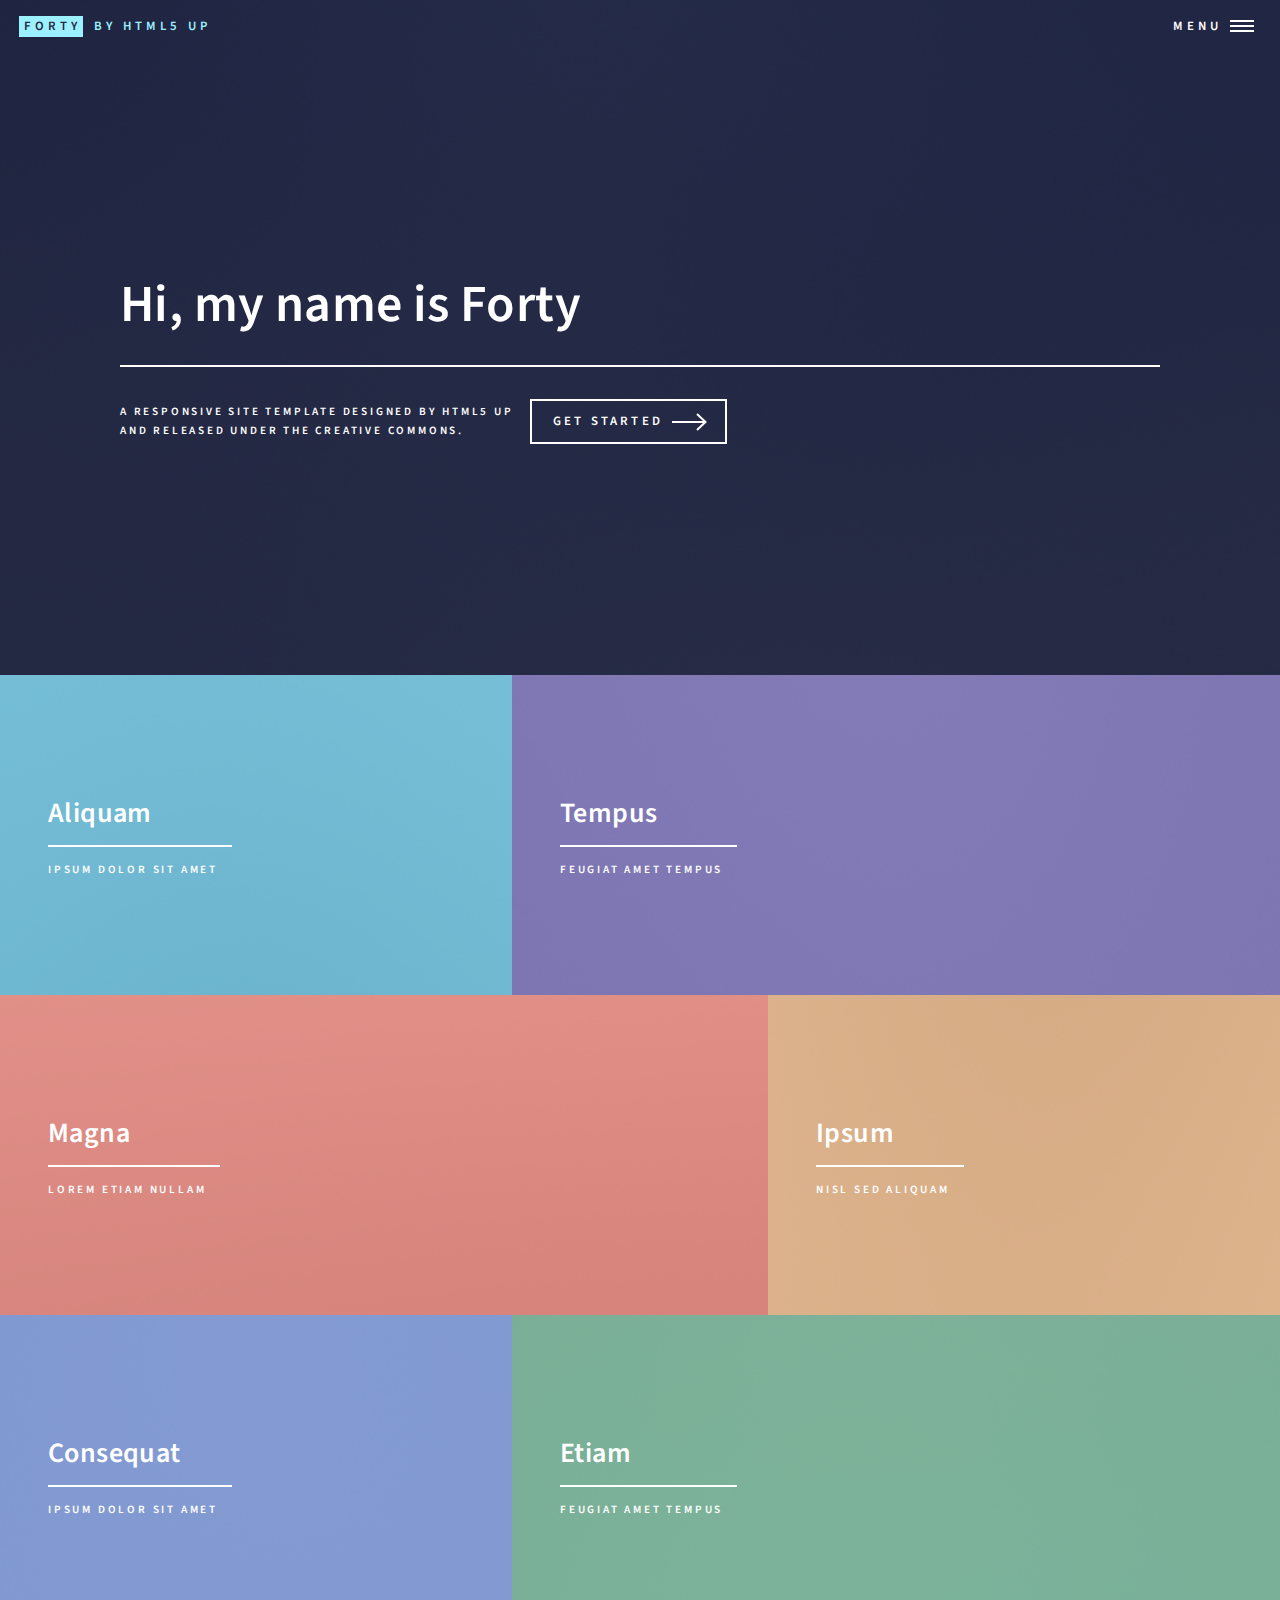
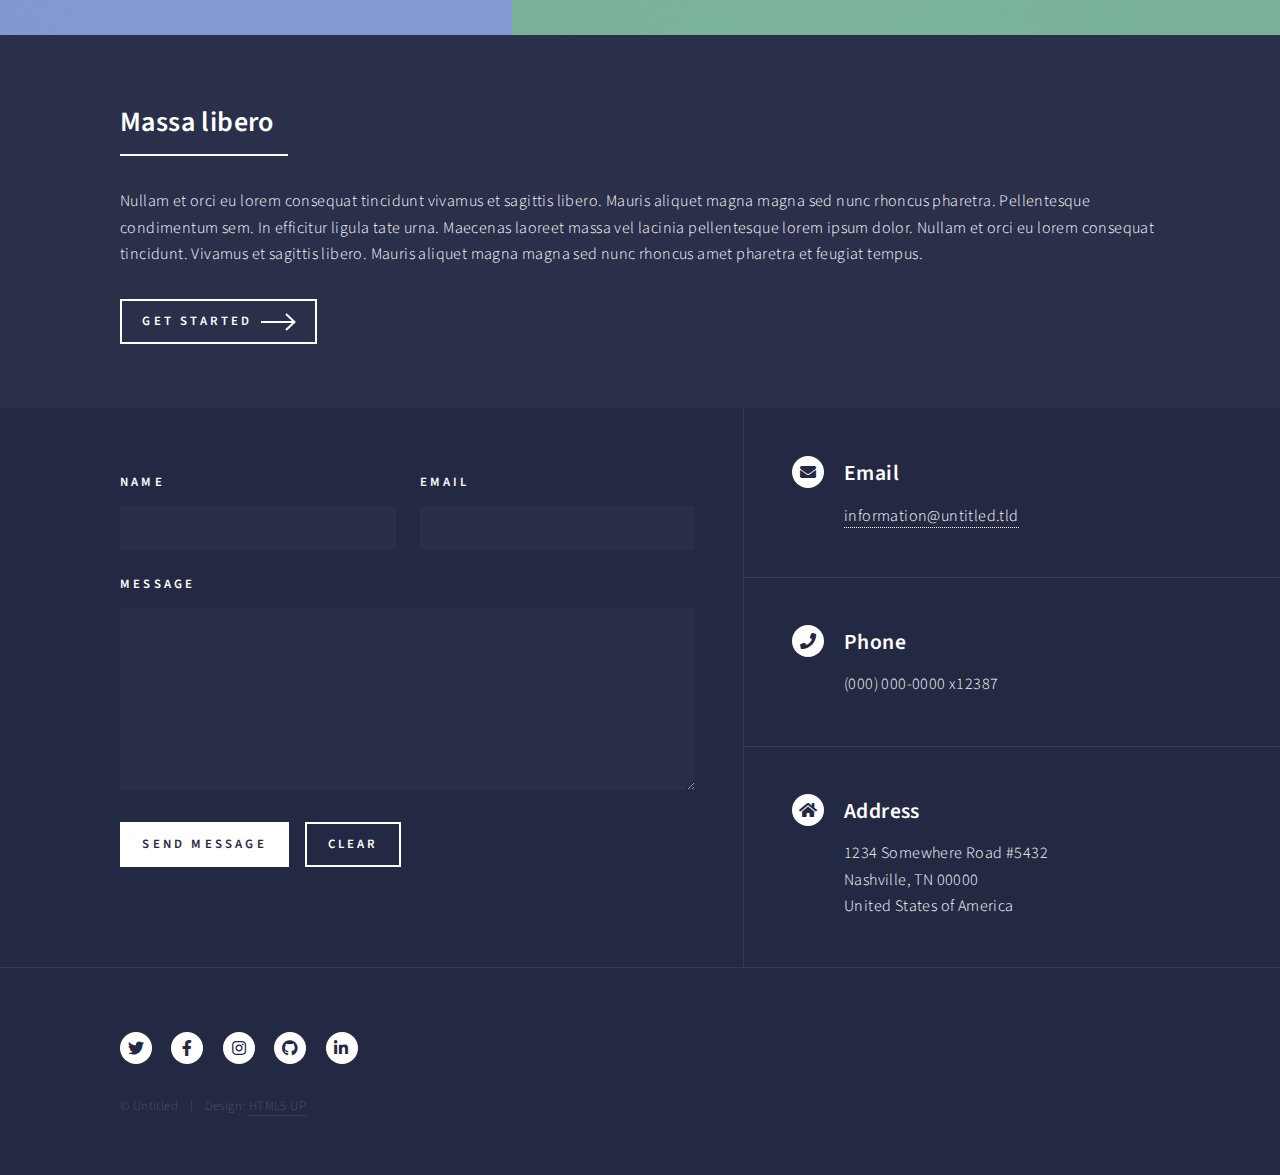
==== index.html @ 33f21c45 "first commit" ====
<!DOCTYPE HTML>
<!--
	Forty by HTML5 UP
	html5up.net | @ajlkn
	Free for personal and commercial use under the CCA 3.0 license (html5up.net/license)
-->
<html>
	<head>
		<title>Forty by HTML5 UP</title>
		<meta charset="utf-8" />
		<meta name="viewport" content="width=device-width, initial-scale=1, user-scalable=no" />
		<link rel="stylesheet" href="assets/css/main.css" />
		<noscript><link rel="stylesheet" href="assets/css/noscript.css" /></noscript>
	</head>
	<body class="is-preload">

		<!-- Wrapper -->
			<div id="wrapper">

				<!-- Header -->
					<header id="header" class="alt">
						<a href="index.html" class="logo"><strong>Forty</strong> <span>by HTML5 UP</span></a>
						<nav>
							<a href="#menu">Menu</a>
						</nav>
					</header>

				<!-- Menu -->
					<nav id="menu">
						<ul class="links">
							<li><a href="index.html">Home</a></li>
							<li><a href="landing.html">Landing</a></li>
							<li><a href="generic.html">Generic</a></li>
							<li><a href="elements.html">Elements</a></li>
						</ul>
						<ul class="actions stacked">
							<li><a href="#" class="button primary fit">Get Started</a></li>
							<li><a href="#" class="button fit">Log In</a></li>
						</ul>
					</nav>

				<!-- Banner -->
					<section id="banner" class="major">
						<div class="inner">
							<header class="major">
								<h1>Hi, my name is Forty</h1>
							</header>
							<div class="content">
								<p>A responsive site template designed by HTML5 UP<br />
								and released under the Creative Commons.</p>
								<ul class="actions">
									<li><a href="#one" class="button next scrolly">Get Started</a></li>
								</ul>
							</div>
						</div>
					</section>

				<!-- Main -->
					<div id="main">

						<!-- One -->
							<section id="one" class="tiles">
								<article>
									<span class="image">
										<img src="images/pic01.jpg" alt="" />
									</span>
									<header class="major">
										<h3><a href="landing.html" class="link">Aliquam</a></h3>
										<p>Ipsum dolor sit amet</p>
									</header>
								</article>
								<article>
									<span class="image">
										<img src="images/pic02.jpg" alt="" />
									</span>
									<header class="major">
										<h3><a href="landing.html" class="link">Tempus</a></h3>
										<p>feugiat amet tempus</p>
									</header>
								</article>
								<article>
									<span class="image">
										<img src="images/pic03.jpg" alt="" />
									</span>
									<header class="major">
										<h3><a href="landing.html" class="link">Magna</a></h3>
										<p>Lorem etiam nullam</p>
									</header>
								</article>
								<article>
									<span class="image">
										<img src="images/pic04.jpg" alt="" />
									</span>
									<header class="major">
										<h3><a href="landing.html" class="link">Ipsum</a></h3>
										<p>Nisl sed aliquam</p>
									</header>
								</article>
								<article>
									<span class="image">
										<img src="images/pic05.jpg" alt="" />
									</span>
									<header class="major">
										<h3><a href="landing.html" class="link">Consequat</a></h3>
										<p>Ipsum dolor sit amet</p>
									</header>
								</article>
								<article>
									<span class="image">
										<img src="images/pic06.jpg" alt="" />
									</span>
									<header class="major">
										<h3><a href="landing.html" class="link">Etiam</a></h3>
										<p>Feugiat amet tempus</p>
									</header>
								</article>
							</section>

						<!-- Two -->
							<section id="two">
								<div class="inner">
									<header class="major">
										<h2>Massa libero</h2>
									</header>
									<p>Nullam et orci eu lorem consequat tincidunt vivamus et sagittis libero. Mauris aliquet magna magna sed nunc rhoncus pharetra. Pellentesque condimentum sem. In efficitur ligula tate urna. Maecenas laoreet massa vel lacinia pellentesque lorem ipsum dolor. Nullam et orci eu lorem consequat tincidunt. Vivamus et sagittis libero. Mauris aliquet magna magna sed nunc rhoncus amet pharetra et feugiat tempus.</p>
									<ul class="actions">
										<li><a href="landing.html" class="button next">Get Started</a></li>
									</ul>
								</div>
							</section>

					</div>

				<!-- Contact -->
					<section id="contact">
						<div class="inner">
							<section>
								<form method="post" action="#">
									<div class="fields">
										<div class="field half">
											<label for="name">Name</label>
											<input type="text" name="name" id="name" />
										</div>
										<div class="field half">
											<label for="email">Email</label>
											<input type="text" name="email" id="email" />
										</div>
										<div class="field">
											<label for="message">Message</label>
											<textarea name="message" id="message" rows="6"></textarea>
										</div>
									</div>
									<ul class="actions">
										<li><input type="submit" value="Send Message" class="primary" /></li>
										<li><input type="reset" value="Clear" /></li>
									</ul>
								</form>
							</section>
							<section class="split">
								<section>
									<div class="contact-method">
										<span class="icon solid alt fa-envelope"></span>
										<h3>Email</h3>
										<a href="#">information@untitled.tld</a>
									</div>
								</section>
								<section>
									<div class="contact-method">
										<span class="icon solid alt fa-phone"></span>
										<h3>Phone</h3>
										<span>(000) 000-0000 x12387</span>
									</div>
								</section>
								<section>
									<div class="contact-method">
										<span class="icon solid alt fa-home"></span>
										<h3>Address</h3>
										<span>1234 Somewhere Road #5432<br />
										Nashville, TN 00000<br />
										United States of America</span>
									</div>
								</section>
							</section>
						</div>
					</section>

				<!-- Footer -->
					<footer id="footer">
						<div class="inner">
							<ul class="icons">
								<li><a href="#" class="icon brands alt fa-twitter"><span class="label">Twitter</span></a></li>
								<li><a href="#" class="icon brands alt fa-facebook-f"><span class="label">Facebook</span></a></li>
								<li><a href="#" class="icon brands alt fa-instagram"><span class="label">Instagram</span></a></li>
								<li><a href="#" class="icon brands alt fa-github"><span class="label">GitHub</span></a></li>
								<li><a href="#" class="icon brands alt fa-linkedin-in"><span class="label">LinkedIn</span></a></li>
							</ul>
							<ul class="copyright">
								<li>&copy; Untitled</li><li>Design: <a href="https://html5up.net">HTML5 UP</a></li>
							</ul>
						</div>
					</footer>

			</div>

		<!-- Scripts -->
			<script src="assets/js/jquery.min.js"></script>
			<script src="assets/js/jquery.scrolly.min.js"></script>
			<script src="assets/js/jquery.scrollex.min.js"></script>
			<script src="assets/js/browser.min.js"></script>
			<script src="assets/js/breakpoints.min.js"></script>
			<script src="assets/js/util.js"></script>
			<script src="assets/js/main.js"></script>

	</body>
</html>
---- assets/css/main.css ----
@import url(fontawesome-all.min.css);
@import url("https://fonts.googleapis.com/css?family=Source+Sans+Pro:300,300italic,600,600italic");

/*
	Forty by HTML5 UP
	html5up.net | @ajlkn
	Free for personal and commercial use under the CCA 3.0 license (html5up.net/license)
*/

html, body, div, span, applet, object,
iframe, h1, h2, h3, h4, h5, h6, p, blockquote,
pre, a, abbr, acronym, address, big, cite,
code, del, dfn, em, img, ins, kbd, q, s, samp,
small, strike, strong, sub, sup, tt, var, b,
u, i, center, dl, dt, dd, ol, ul, li, fieldset,
form, label, legend, table, caption, tbody,
tfoot, thead, tr, th, td, article, aside,
canvas, details, embed, figure, figcaption,
footer, header, hgroup, menu, nav, output, ruby,
section, summary, time, mark, audio, video {
	margin: 0;
	padding: 0;
	border: 0;
	font-size: 100%;
	font: inherit;
	vertical-align: baseline;}

article, aside, details, figcaption, figure,
footer, header, hgroup, menu, nav, section {
	display: block;}

body {
	line-height: 1;
}

ol, ul {
	list-style: none;
}

blockquote, q {
	quotes: none;
}

	blockquote:before, blockquote:after, q:before, q:after {
		content: '';
		content: none;
	}

table {
	border-collapse: collapse;
	border-spacing: 0;
}

body {
	-webkit-text-size-adjust: none;
}

mark {
	background-color: transparent;
	color: inherit;
}

input::-moz-focus-inner {
	border: 0;
	padding: 0;
}

input, select, textarea {
	-moz-appearance: none;
	-webkit-appearance: none;
	-ms-appearance: none;
	appearance: none;
}

/* Basic */

	@-ms-viewport {
		width: device-width;
	}

	body {
		-ms-overflow-style: scrollbar;
	}

	@media screen and (max-width: 480px) {

		html, body {
			min-width: 320px;
		}

	}

	html {
		box-sizing: border-box;
	}

	*, *:before, *:after {
		box-sizing: inherit;
	}

	body {
		background: #242943;
	}

		body.is-preload *, body.is-preload *:before, body.is-preload *:after {
			-moz-animation: none !important;
			-webkit-animation: none !important;
			-ms-animation: none !important;
			animation: none !important;
			-moz-transition: none !important;
			-webkit-transition: none !important;
			-ms-transition: none !important;
			transition: none !important;
		}

/* Type */

	body, input, select, textarea {
		color: #ffffff;
		font-family: "Source Sans Pro", Helvetica, sans-serif;
		font-size: 17pt;
		font-weight: 300;
		letter-spacing: 0.025em;
		line-height: 1.65;
	}

		@media screen and (max-width: 1680px) {

			body, input, select, textarea {
				font-size: 14pt;
			}

		}

		@media screen and (max-width: 1280px) {

			body, input, select, textarea {
				font-size: 12pt;
			}

		}

		@media screen and (max-width: 360px) {

			body, input, select, textarea {
				font-size: 11pt;
			}

		}

	a {
		-moz-transition: color 0.2s ease-in-out, border-bottom-color 0.2s ease-in-out;
		-webkit-transition: color 0.2s ease-in-out, border-bottom-color 0.2s ease-in-out;
		-ms-transition: color 0.2s ease-in-out, border-bottom-color 0.2s ease-in-out;
		transition: color 0.2s ease-in-out, border-bottom-color 0.2s ease-in-out;
		border-bottom: dotted 1px;
		color: inherit;
		text-decoration: none;
	}

		a:hover {
			border-bottom-color: transparent;
			color: #9bf1ff !important;
		}

		a:active {
			color: #53e3fb !important;
		}

	strong, b {
		color: #ffffff;
		font-weight: 600;
	}

	em, i {
		font-style: italic;
	}

	p {
		margin: 0 0 2em 0;
	}

	h1, h2, h3, h4, h5, h6 {
		color: #ffffff;
		font-weight: 600;
		line-height: 1.65;
		margin: 0 0 1em 0;
	}

		h1 a, h2 a, h3 a, h4 a, h5 a, h6 a {
			color: inherit;
			border-bottom: 0;
		}

	h1 {
		font-size: 2.5em;
	}

	h2 {
		font-size: 1.75em;
	}

	h3 {
		font-size: 1.35em;
	}

	h4 {
		font-size: 1.1em;
	}

	h5 {
		font-size: 0.9em;
	}

	h6 {
		font-size: 0.7em;
	}

	@media screen and (max-width: 736px) {

		h1 {
			font-size: 2em;
		}

		h2 {
			font-size: 1.5em;
		}

		h3 {
			font-size: 1.25em;
		}

	}

	sub {
		font-size: 0.8em;
		position: relative;
		top: 0.5em;
	}

	sup {
		font-size: 0.8em;
		position: relative;
		top: -0.5em;
	}

	blockquote {
		border-left: solid 4px rgba(212, 212, 255, 0.1);
		font-style: italic;
		margin: 0 0 2em 0;
		padding: 0.5em 0 0.5em 2em;
	}

	code {
		background: rgba(212, 212, 255, 0.035);
		font-family: "Courier New", monospace;
		font-size: 0.9em;
		margin: 0 0.25em;
		padding: 0.25em 0.65em;
	}

	pre {
		-webkit-overflow-scrolling: touch;
		font-family: "Courier New", monospace;
		font-size: 0.9em;
		margin: 0 0 2em 0;
	}

		pre code {
			display: block;
			line-height: 1.75;
			padding: 1em 1.5em;
			overflow-x: auto;
		}

	hr {
		border: 0;
		border-bottom: solid 1px rgba(212, 212, 255, 0.1);
		margin: 2em 0;
	}

		hr.major {
			margin: 3em 0;
		}

	.align-left {
		text-align: left;
	}

	.align-center {
		text-align: center;
	}

	.align-right {
		text-align: right;
	}

/* Row */

	.row {
		display: flex;
		flex-wrap: wrap;
		box-sizing: border-box;
		align-items: stretch;
	}

		.row > * {
			box-sizing: border-box;
		}

		.row.gtr-uniform > * > :last-child {
			margin-bottom: 0;
		}

		.row.aln-left {
			justify-content: flex-start;
		}

		.row.aln-center {
			justify-content: center;
		}

		.row.aln-right {
			justify-content: flex-end;
		}

		.row.aln-top {
			align-items: flex-start;
		}

		.row.aln-middle {
			align-items: center;
		}

		.row.aln-bottom {
			align-items: flex-end;
		}

		.row > .imp {
			order: -1;
		}

		.row > .col-1 {
			width: 8.33333%;
		}

		.row > .off-1 {
			margin-left: 8.33333%;
		}

		.row > .col-2 {
			width: 16.66667%;
		}

		.row > .off-2 {
			margin-left: 16.66667%;
		}

		.row > .col-3 {
			width: 25%;
		}

		.row > .off-3 {
			margin-left: 25%;
		}

		.row > .col-4 {
			width: 33.33333%;
		}

		.row > .off-4 {
			margin-left: 33.33333%;
		}

		.row > .col-5 {
			width: 41.66667%;
		}

		.row > .off-5 {
			margin-left: 41.66667%;
		}

		.row > .col-6 {
			width: 50%;
		}

		.row > .off-6 {
			margin-left: 50%;
		}

		.row > .col-7 {
			width: 58.33333%;
		}

		.row > .off-7 {
			margin-left: 58.33333%;
		}

		.row > .col-8 {
			width: 66.66667%;
		}

		.row > .off-8 {
			margin-left: 66.66667%;
		}

		.row > .col-9 {
			width: 75%;
		}

		.row > .off-9 {
			margin-left: 75%;
		}

		.row > .col-10 {
			width: 83.33333%;
		}

		.row > .off-10 {
			margin-left: 83.33333%;
		}

		.row > .col-11 {
			width: 91.66667%;
		}

		.row > .off-11 {
			margin-left: 91.66667%;
		}

		.row > .col-12 {
			width: 100%;
		}

		.row > .off-12 {
			margin-left: 100%;
		}

		.row.gtr-0 {
			margin-top: 0;
			margin-left: 0em;
		}

			.row.gtr-0 > * {
				padding: 0 0 0 0em;
			}

			.row.gtr-0.gtr-uniform {
				margin-top: 0em;
			}

				.row.gtr-0.gtr-uniform > * {
					padding-top: 0em;
				}

		.row.gtr-25 {
			margin-top: 0;
			margin-left: -0.5em;
		}

			.row.gtr-25 > * {
				padding: 0 0 0 0.5em;
			}

			.row.gtr-25.gtr-uniform {
				margin-top: -0.5em;
			}

				.row.gtr-25.gtr-uniform > * {
					padding-top: 0.5em;
				}

		.row.gtr-50 {
			margin-top: 0;
			margin-left: -1em;
		}

			.row.gtr-50 > * {
				padding: 0 0 0 1em;
			}

			.row.gtr-50.gtr-uniform {
				margin-top: -1em;
			}

				.row.gtr-50.gtr-uniform > * {
					padding-top: 1em;
				}

		.row {
			margin-top: 0;
			margin-left: -2em;
		}

			.row > * {
				padding: 0 0 0 2em;
			}

			.row.gtr-uniform {
				margin-top: -2em;
			}

				.row.gtr-uniform > * {
					padding-top: 2em;
				}

		.row.gtr-150 {
			margin-top: 0;
			margin-left: -3em;
		}

			.row.gtr-150 > * {
				padding: 0 0 0 3em;
			}

			.row.gtr-150.gtr-uniform {
				margin-top: -3em;
			}

				.row.gtr-150.gtr-uniform > * {
					padding-top: 3em;
				}

		.row.gtr-200 {
			margin-top: 0;
			margin-left: -4em;
		}

			.row.gtr-200 > * {
				padding: 0 0 0 4em;
			}

			.row.gtr-200.gtr-uniform {
				margin-top: -4em;
			}

				.row.gtr-200.gtr-uniform > * {
					padding-top: 4em;
				}

		@media screen and (max-width: 1680px) {

			.row {
				display: flex;
				flex-wrap: wrap;
				box-sizing: border-box;
				align-items: stretch;
			}

				.row > * {
					box-sizing: border-box;
				}

				.row.gtr-uniform > * > :last-child {
					margin-bottom: 0;
				}

				.row.aln-left {
					justify-content: flex-start;
				}

				.row.aln-center {
					justify-content: center;
				}

				.row.aln-right {
					justify-content: flex-end;
				}

				.row.aln-top {
					align-items: flex-start;
				}

				.row.aln-middle {
					align-items: center;
				}

				.row.aln-bottom {
					align-items: flex-end;
				}

				.row > .imp-xlarge {
					order: -1;
				}

				.row > .col-1-xlarge {
					width: 8.33333%;
				}

				.row > .off-1-xlarge {
					margin-left: 8.33333%;
				}

				.row > .col-2-xlarge {
					width: 16.66667%;
				}

				.row > .off-2-xlarge {
					margin-left: 16.66667%;
				}

				.row > .col-3-xlarge {
					width: 25%;
				}

				.row > .off-3-xlarge {
					margin-left: 25%;
				}

				.row > .col-4-xlarge {
					width: 33.33333%;
				}

				.row > .off-4-xlarge {
					margin-left: 33.33333%;
				}

				.row > .col-5-xlarge {
					width: 41.66667%;
				}

				.row > .off-5-xlarge {
					margin-left: 41.66667%;
				}

				.row > .col-6-xlarge {
					width: 50%;
				}

				.row > .off-6-xlarge {
					margin-left: 50%;
				}

				.row > .col-7-xlarge {
					width: 58.33333%;
				}

				.row > .off-7-xlarge {
					margin-left: 58.33333%;
				}

				.row > .col-8-xlarge {
					width: 66.66667%;
				}

				.row > .off-8-xlarge {
					margin-left: 66.66667%;
				}

				.row > .col-9-xlarge {
					width: 75%;
				}

				.row > .off-9-xlarge {
					margin-left: 75%;
				}

				.row > .col-10-xlarge {
					width: 83.33333%;
				}

				.row > .off-10-xlarge {
					margin-left: 83.33333%;
				}

				.row > .col-11-xlarge {
					width: 91.66667%;
				}

				.row > .off-11-xlarge {
					margin-left: 91.66667%;
				}

				.row > .col-12-xlarge {
					width: 100%;
				}

				.row > .off-12-xlarge {
					margin-left: 100%;
				}

				.row.gtr-0 {
					margin-top: 0;
					margin-left: 0em;
				}

					.row.gtr-0 > * {
						padding: 0 0 0 0em;
					}

					.row.gtr-0.gtr-uniform {
						margin-top: 0em;
					}

						.row.gtr-0.gtr-uniform > * {
							padding-top: 0em;
						}

				.row.gtr-25 {
					margin-top: 0;
					margin-left: -0.5em;
				}

					.row.gtr-25 > * {
						padding: 0 0 0 0.5em;
					}

					.row.gtr-25.gtr-uniform {
						margin-top: -0.5em;
					}

						.row.gtr-25.gtr-uniform > * {
							padding-top: 0.5em;
						}

				.row.gtr-50 {
					margin-top: 0;
					margin-left: -1em;
				}

					.row.gtr-50 > * {
						padding: 0 0 0 1em;
					}

					.row.gtr-50.gtr-uniform {
						margin-top: -1em;
					}

						.row.gtr-50.gtr-uniform > * {
							padding-top: 1em;
						}

				.row {
					margin-top: 0;
					margin-left: -2em;
				}

					.row > * {
						padding: 0 0 0 2em;
					}

					.row.gtr-uniform {
						margin-top: -2em;
					}

						.row.gtr-uniform > * {
							padding-top: 2em;
						}

				.row.gtr-150 {
					margin-top: 0;
					margin-left: -3em;
				}

					.row.gtr-150 > * {
						padding: 0 0 0 3em;
					}

					.row.gtr-150.gtr-uniform {
						margin-top: -3em;
					}

						.row.gtr-150.gtr-uniform > * {
							padding-top: 3em;
						}

				.row.gtr-200 {
					margin-top: 0;
					margin-left: -4em;
				}

					.row.gtr-200 > * {
						padding: 0 0 0 4em;
					}

					.row.gtr-200.gtr-uniform {
						margin-top: -4em;
					}

						.row.gtr-200.gtr-uniform > * {
							padding-top: 4em;
						}

		}

		@media screen and (max-width: 1280px) {

			.row {
				display: flex;
				flex-wrap: wrap;
				box-sizing: border-box;
				align-items: stretch;
			}

				.row > * {
					box-sizing: border-box;
				}

				.row.gtr-uniform > * > :last-child {
					margin-bottom: 0;
				}

				.row.aln-left {
					justify-content: flex-start;
				}

				.row.aln-center {
					justify-content: center;
				}

				.row.aln-right {
					justify-content: flex-end;
				}

				.row.aln-top {
					align-items: flex-start;
				}

				.row.aln-middle {
					align-items: center;
				}

				.row.aln-bottom {
					align-items: flex-end;
				}

				.row > .imp-large {
					order: -1;
				}

				.row > .col-1-large {
					width: 8.33333%;
				}

				.row > .off-1-large {
					margin-left: 8.33333%;
				}

				.row > .col-2-large {
					width: 16.66667%;
				}

				.row > .off-2-large {
					margin-left: 16.66667%;
				}

				.row > .col-3-large {
					width: 25%;
				}

				.row > .off-3-large {
					margin-left: 25%;
				}

				.row > .col-4-large {
					width: 33.33333%;
				}

				.row > .off-4-large {
					margin-left: 33.33333%;
				}

				.row > .col-5-large {
					width: 41.66667%;
				}

				.row > .off-5-large {
					margin-left: 41.66667%;
				}

				.row > .col-6-large {
					width: 50%;
				}

				.row > .off-6-large {
					margin-left: 50%;
				}

				.row > .col-7-large {
					width: 58.33333%;
				}

				.row > .off-7-large {
					margin-left: 58.33333%;
				}

				.row > .col-8-large {
					width: 66.66667%;
				}

				.row > .off-8-large {
					margin-left: 66.66667%;
				}

				.row > .col-9-large {
					width: 75%;
				}

				.row > .off-9-large {
					margin-left: 75%;
				}

				.row > .col-10-large {
					width: 83.33333%;
				}

				.row > .off-10-large {
					margin-left: 83.33333%;
				}

				.row > .col-11-large {
					width: 91.66667%;
				}

				.row > .off-11-large {
					margin-left: 91.66667%;
				}

				.row > .col-12-large {
					width: 100%;
				}

				.row > .off-12-large {
					margin-left: 100%;
				}

				.row.gtr-0 {
					margin-top: 0;
					margin-left: 0em;
				}

					.row.gtr-0 > * {
						padding: 0 0 0 0em;
					}

					.row.gtr-0.gtr-uniform {
						margin-top: 0em;
					}

						.row.gtr-0.gtr-uniform > * {
							padding-top: 0em;
						}

				.row.gtr-25 {
					margin-top: 0;
					margin-left: -0.375em;
				}

					.row.gtr-25 > * {
						padding: 0 0 0 0.375em;
					}

					.row.gtr-25.gtr-uniform {
						margin-top: -0.375em;
					}

						.row.gtr-25.gtr-uniform > * {
							padding-top: 0.375em;
						}

				.row.gtr-50 {
					margin-top: 0;
					margin-left: -0.75em;
				}

					.row.gtr-50 > * {
						padding: 0 0 0 0.75em;
					}

					.row.gtr-50.gtr-uniform {
						margin-top: -0.75em;
					}

						.row.gtr-50.gtr-uniform > * {
							padding-top: 0.75em;
						}

				.row {
					margin-top: 0;
					margin-left: -1.5em;
				}

					.row > * {
						padding: 0 0 0 1.5em;
					}

					.row.gtr-uniform {
						margin-top: -1.5em;
					}

						.row.gtr-uniform > * {
							padding-top: 1.5em;
						}

				.row.gtr-150 {
					margin-top: 0;
					margin-left: -2.25em;
				}

					.row.gtr-150 > * {
						padding: 0 0 0 2.25em;
					}

					.row.gtr-150.gtr-uniform {
						margin-top: -2.25em;
					}

						.row.gtr-150.gtr-uniform > * {
							padding-top: 2.25em;
						}

				.row.gtr-200 {
					margin-top: 0;
					margin-left: -3em;
				}

					.row.gtr-200 > * {
						padding: 0 0 0 3em;
					}

					.row.gtr-200.gtr-uniform {
						margin-top: -3em;
					}

						.row.gtr-200.gtr-uniform > * {
							padding-top: 3em;
						}

		}

		@media screen and (max-width: 980px) {

			.row {
				display: flex;
				flex-wrap: wrap;
				box-sizing: border-box;
				align-items: stretch;
			}

				.row > * {
					box-sizing: border-box;
				}

				.row.gtr-uniform > * > :last-child {
					margin-bottom: 0;
				}

				.row.aln-left {
					justify-content: flex-start;
				}

				.row.aln-center {
					justify-content: center;
				}

				.row.aln-right {
					justify-content: flex-end;
				}

				.row.aln-top {
					align-items: flex-start;
				}

				.row.aln-middle {
					align-items: center;
				}

				.row.aln-bottom {
					align-items: flex-end;
				}

				.row > .imp-medium {
					order: -1;
				}

				.row > .col-1-medium {
					width: 8.33333%;
				}

				.row > .off-1-medium {
					margin-left: 8.33333%;
				}

				.row > .col-2-medium {
					width: 16.66667%;
				}

				.row > .off-2-medium {
					margin-left: 16.66667%;
				}

				.row > .col-3-medium {
					width: 25%;
				}

				.row > .off-3-medium {
					margin-left: 25%;
				}

				.row > .col-4-medium {
					width: 33.33333%;
				}

				.row > .off-4-medium {
					margin-left: 33.33333%;
				}

				.row > .col-5-medium {
					width: 41.66667%;
				}

				.row > .off-5-medium {
					margin-left: 41.66667%;
				}

				.row > .col-6-medium {
					width: 50%;
				}

				.row > .off-6-medium {
					margin-left: 50%;
				}

				.row > .col-7-medium {
					width: 58.33333%;
				}

				.row > .off-7-medium {
					margin-left: 58.33333%;
				}

				.row > .col-8-medium {
					width: 66.66667%;
				}

				.row > .off-8-medium {
					margin-left: 66.66667%;
				}

				.row > .col-9-medium {
					width: 75%;
				}

				.row > .off-9-medium {
					margin-left: 75%;
				}

				.row > .col-10-medium {
					width: 83.33333%;
				}

				.row > .off-10-medium {
					margin-left: 83.33333%;
				}

				.row > .col-11-medium {
					width: 91.66667%;
				}

				.row > .off-11-medium {
					margin-left: 91.66667%;
				}

				.row > .col-12-medium {
					width: 100%;
				}

				.row > .off-12-medium {
					margin-left: 100%;
				}

				.row.gtr-0 {
					margin-top: 0;
					margin-left: 0em;
				}

					.row.gtr-0 > * {
						padding: 0 0 0 0em;
					}

					.row.gtr-0.gtr-uniform {
						margin-top: 0em;
					}

						.row.gtr-0.gtr-uniform > * {
							padding-top: 0em;
						}

				.row.gtr-25 {
					margin-top: 0;
					margin-left: -0.375em;
				}

					.row.gtr-25 > * {
						padding: 0 0 0 0.375em;
					}

					.row.gtr-25.gtr-uniform {
						margin-top: -0.375em;
					}

						.row.gtr-25.gtr-uniform > * {
							padding-top: 0.375em;
						}

				.row.gtr-50 {
					margin-top: 0;
					margin-left: -0.75em;
				}

					.row.gtr-50 > * {
						padding: 0 0 0 0.75em;
					}

					.row.gtr-50.gtr-uniform {
						margin-top: -0.75em;
					}

						.row.gtr-50.gtr-uniform > * {
							padding-top: 0.75em;
						}

				.row {
					margin-top: 0;
					margin-left: -1.5em;
				}

					.row > * {
						padding: 0 0 0 1.5em;
					}

					.row.gtr-uniform {
						margin-top: -1.5em;
					}

						.row.gtr-uniform > * {
							padding-top: 1.5em;
						}

				.row.gtr-150 {
					margin-top: 0;
					margin-left: -2.25em;
				}

					.row.gtr-150 > * {
						padding: 0 0 0 2.25em;
					}

					.row.gtr-150.gtr-uniform {
						margin-top: -2.25em;
					}

						.row.gtr-150.gtr-uniform > * {
							padding-top: 2.25em;
						}

				.row.gtr-200 {
					margin-top: 0;
					margin-left: -3em;
				}

					.row.gtr-200 > * {
						padding: 0 0 0 3em;
					}

					.row.gtr-200.gtr-uniform {
						margin-top: -3em;
					}

						.row.gtr-200.gtr-uniform > * {
							padding-top: 3em;
						}

		}

		@media screen and (max-width: 736px) {

			.row {
				display: flex;
				flex-wrap: wrap;
				box-sizing: border-box;
				align-items: stretch;
			}

				.row > * {
					box-sizing: border-box;
				}

				.row.gtr-uniform > * > :last-child {
					margin-bottom: 0;
				}

				.row.aln-left {
					justify-content: flex-start;
				}

				.row.aln-center {
					justify-content: center;
				}

				.row.aln-right {
					justify-content: flex-end;
				}

				.row.aln-top {
					align-items: flex-start;
				}

				.row.aln-middle {
					align-items: center;
				}

				.row.aln-bottom {
					align-items: flex-end;
				}

				.row > .imp-small {
					order: -1;
				}

				.row > .col-1-small {
					width: 8.33333%;
				}

				.row > .off-1-small {
					margin-left: 8.33333%;
				}

				.row > .col-2-small {
					width: 16.66667%;
				}

				.row > .off-2-small {
					margin-left: 16.66667%;
				}

				.row > .col-3-small {
					width: 25%;
				}

				.row > .off-3-small {
					margin-left: 25%;
				}

				.row > .col-4-small {
					width: 33.33333%;
				}

				.row > .off-4-small {
					margin-left: 33.33333%;
				}

				.row > .col-5-small {
					width: 41.66667%;
				}

				.row > .off-5-small {
					margin-left: 41.66667%;
				}

				.row > .col-6-small {
					width: 50%;
				}

				.row > .off-6-small {
					margin-left: 50%;
				}

				.row > .col-7-small {
					width: 58.33333%;
				}

				.row > .off-7-small {
					margin-left: 58.33333%;
				}

				.row > .col-8-small {
					width: 66.66667%;
				}

				.row > .off-8-small {
					margin-left: 66.66667%;
				}

				.row > .col-9-small {
					width: 75%;
				}

				.row > .off-9-small {
					margin-left: 75%;
				}

				.row > .col-10-small {
					width: 83.33333%;
				}

				.row > .off-10-small {
					margin-left: 83.33333%;
				}

				.row > .col-11-small {
					width: 91.66667%;
				}

				.row > .off-11-small {
					margin-left: 91.66667%;
				}

				.row > .col-12-small {
					width: 100%;
				}

				.row > .off-12-small {
					margin-left: 100%;
				}

				.row.gtr-0 {
					margin-top: 0;
					margin-left: 0em;
				}

					.row.gtr-0 > * {
						padding: 0 0 0 0em;
					}

					.row.gtr-0.gtr-uniform {
						margin-top: 0em;
					}

						.row.gtr-0.gtr-uniform > * {
							padding-top: 0em;
						}

				.row.gtr-25 {
					margin-top: 0;
					margin-left: -0.3125em;
				}

					.row.gtr-25 > * {
						padding: 0 0 0 0.3125em;
					}

					.row.gtr-25.gtr-uniform {
						margin-top: -0.3125em;
					}

						.row.gtr-25.gtr-uniform > * {
							padding-top: 0.3125em;
						}

				.row.gtr-50 {
					margin-top: 0;
					margin-left: -0.625em;
				}

					.row.gtr-50 > * {
						padding: 0 0 0 0.625em;
					}

					.row.gtr-50.gtr-uniform {
						margin-top: -0.625em;
					}

						.row.gtr-50.gtr-uniform > * {
							padding-top: 0.625em;
						}

				.row {
					margin-top: 0;
					margin-left: -1.25em;
				}

					.row > * {
						padding: 0 0 0 1.25em;
					}

					.row.gtr-uniform {
						margin-top: -1.25em;
					}

						.row.gtr-uniform > * {
							padding-top: 1.25em;
						}

				.row.gtr-150 {
					margin-top: 0;
					margin-left: -1.875em;
				}

					.row.gtr-150 > * {
						padding: 0 0 0 1.875em;
					}

					.row.gtr-150.gtr-uniform {
						margin-top: -1.875em;
					}

						.row.gtr-150.gtr-uniform > * {
							padding-top: 1.875em;
						}

				.row.gtr-200 {
					margin-top: 0;
					margin-left: -2.5em;
				}

					.row.gtr-200 > * {
						padding: 0 0 0 2.5em;
					}

					.row.gtr-200.gtr-uniform {
						margin-top: -2.5em;
					}

						.row.gtr-200.gtr-uniform > * {
							padding-top: 2.5em;
						}

		}

		@media screen and (max-width: 480px) {

			.row {
				display: flex;
				flex-wrap: wrap;
				box-sizing: border-box;
				align-items: stretch;
			}

				.row > * {
					box-sizing: border-box;
				}

				.row.gtr-uniform > * > :last-child {
					margin-bottom: 0;
				}

				.row.aln-left {
					justify-content: flex-start;
				}

				.row.aln-center {
					justify-content: center;
				}

				.row.aln-right {
					justify-content: flex-end;
				}

				.row.aln-top {
					align-items: flex-start;
				}

				.row.aln-middle {
					align-items: center;
				}

				.row.aln-bottom {
					align-items: flex-end;
				}

				.row > .imp-xsmall {
					order: -1;
				}

				.row > .col-1-xsmall {
					width: 8.33333%;
				}

				.row > .off-1-xsmall {
					margin-left: 8.33333%;
				}

				.row > .col-2-xsmall {
					width: 16.66667%;
				}

				.row > .off-2-xsmall {
					margin-left: 16.66667%;
				}

				.row > .col-3-xsmall {
					width: 25%;
				}

				.row > .off-3-xsmall {
					margin-left: 25%;
				}

				.row > .col-4-xsmall {
					width: 33.33333%;
				}

				.row > .off-4-xsmall {
					margin-left: 33.33333%;
				}

				.row > .col-5-xsmall {
					width: 41.66667%;
				}

				.row > .off-5-xsmall {
					margin-left: 41.66667%;
				}

				.row > .col-6-xsmall {
					width: 50%;
				}

				.row > .off-6-xsmall {
					margin-left: 50%;
				}

				.row > .col-7-xsmall {
					width: 58.33333%;
				}

				.row > .off-7-xsmall {
					margin-left: 58.33333%;
				}

				.row > .col-8-xsmall {
					width: 66.66667%;
				}

				.row > .off-8-xsmall {
					margin-left: 66.66667%;
				}

				.row > .col-9-xsmall {
					width: 75%;
				}

				.row > .off-9-xsmall {
					margin-left: 75%;
				}

				.row > .col-10-xsmall {
					width: 83.33333%;
				}

				.row > .off-10-xsmall {
					margin-left: 83.33333%;
				}

				.row > .col-11-xsmall {
					width: 91.66667%;
				}

				.row > .off-11-xsmall {
					margin-left: 91.66667%;
				}

				.row > .col-12-xsmall {
					width: 100%;
				}

				.row > .off-12-xsmall {
					margin-left: 100%;
				}

				.row.gtr-0 {
					margin-top: 0;
					margin-left: 0em;
				}

					.row.gtr-0 > * {
						padding: 0 0 0 0em;
					}

					.row.gtr-0.gtr-uniform {
						margin-top: 0em;
					}

						.row.gtr-0.gtr-uniform > * {
							padding-top: 0em;
						}

				.row.gtr-25 {
					margin-top: 0;
					margin-left: -0.3125em;
				}

					.row.gtr-25 > * {
						padding: 0 0 0 0.3125em;
					}

					.row.gtr-25.gtr-uniform {
						margin-top: -0.3125em;
					}

						.row.gtr-25.gtr-uniform > * {
							padding-top: 0.3125em;
						}

				.row.gtr-50 {
					margin-top: 0;
					margin-left: -0.625em;
				}

					.row.gtr-50 > * {
						padding: 0 0 0 0.625em;
					}

					.row.gtr-50.gtr-uniform {
						margin-top: -0.625em;
					}

						.row.gtr-50.gtr-uniform > * {
							padding-top: 0.625em;
						}

				.row {
					margin-top: 0;
					margin-left: -1.25em;
				}

					.row > * {
						padding: 0 0 0 1.25em;
					}

					.row.gtr-uniform {
						margin-top: -1.25em;
					}

						.row.gtr-uniform > * {
							padding-top: 1.25em;
						}

				.row.gtr-150 {
					margin-top: 0;
					margin-left: -1.875em;
				}

					.row.gtr-150 > * {
						padding: 0 0 0 1.875em;
					}

					.row.gtr-150.gtr-uniform {
						margin-top: -1.875em;
					}

						.row.gtr-150.gtr-uniform > * {
							padding-top: 1.875em;
						}

				.row.gtr-200 {
					margin-top: 0;
					margin-left: -2.5em;
				}

					.row.gtr-200 > * {
						padding: 0 0 0 2.5em;
					}

					.row.gtr-200.gtr-uniform {
						margin-top: -2.5em;
					}

						.row.gtr-200.gtr-uniform > * {
							padding-top: 2.5em;
						}

		}

/* Section/Article */

	section.special, article.special {
		text-align: center;
	}

	header.major {
		width: -moz-max-content;
		width: -webkit-max-content;
		width: -ms-max-content;
		width: max-content;
		margin-bottom: 2em;
	}

		header.major > :first-child {
			margin-bottom: 0;
			width: calc(100% + 0.5em);
		}

			header.major > :first-child:after {
				content: '';
				background-color: #ffffff;
				display: block;
				height: 2px;
				margin: 0.325em 0 0.5em 0;
				width: 100%;
			}

		header.major > p {
			font-size: 0.7em;
			font-weight: 600;
			letter-spacing: 0.25em;
			margin-bottom: 0;
			text-transform: uppercase;
		}

		body.is-ie header.major > :first-child:after {
			max-width: 9em;
		}

		body.is-ie header.major > h1:after {
			max-width: 100% !important;
		}

	@media screen and (max-width: 736px) {

		header.major > p br {
			display: none;
		}

	}

/* Form */

	form {
		margin: 0 0 2em 0;
	}

		form > :last-child {
			margin-bottom: 0;
		}

		form > .fields {
			display: -moz-flex;
			display: -webkit-flex;
			display: -ms-flex;
			display: flex;
			-moz-flex-wrap: wrap;
			-webkit-flex-wrap: wrap;
			-ms-flex-wrap: wrap;
			flex-wrap: wrap;
			width: calc(100% + 3em);
			margin: -1.5em 0 2em -1.5em;
		}

			form > .fields > .field {
				-moz-flex-grow: 0;
				-webkit-flex-grow: 0;
				-ms-flex-grow: 0;
				flex-grow: 0;
				-moz-flex-shrink: 0;
				-webkit-flex-shrink: 0;
				-ms-flex-shrink: 0;
				flex-shrink: 0;
				padding: 1.5em 0 0 1.5em;
				width: calc(100% - 1.5em);
			}

				form > .fields > .field.half {
					width: calc(50% - 0.75em);
				}

				form > .fields > .field.third {
					width: calc(100%/3 - 0.5em);
				}

				form > .fields > .field.quarter {
					width: calc(25% - 0.375em);
				}

		@media screen and (max-width: 480px) {

			form > .fields {
				width: calc(100% + 3em);
				margin: -1.5em 0 2em -1.5em;
			}

				form > .fields > .field {
					padding: 1.5em 0 0 1.5em;
					width: calc(100% - 1.5em);
				}

					form > .fields > .field.half {
						width: calc(100% - 1.5em);
					}

					form > .fields > .field.third {
						width: calc(100% - 1.5em);
					}

					form > .fields > .field.quarter {
						width: calc(100% - 1.5em);
					}

		}

	label {
		color: #ffffff;
		display: block;
		font-size: 0.8em;
		font-weight: 600;
		letter-spacing: 0.25em;
		margin: 0 0 1em 0;
		text-transform: uppercase;
	}

	input[type="text"],
	input[type="password"],
	input[type="email"],
	input[type="tel"],
	input[type="search"],
	input[type="url"],
	select,
	textarea {
		-moz-appearance: none;
		-webkit-appearance: none;
		-ms-appearance: none;
		appearance: none;
		background: rgba(212, 212, 255, 0.035);
		border: none;
		border-radius: 0;
		color: inherit;
		display: block;
		outline: 0;
		padding: 0 1em;
		text-decoration: none;
		width: 100%;
	}

		input[type="text"]:invalid,
		input[type="password"]:invalid,
		input[type="email"]:invalid,
		input[type="tel"]:invalid,
		input[type="search"]:invalid,
		input[type="url"]:invalid,
		select:invalid,
		textarea:invalid {
			box-shadow: none;
		}

		input[type="text"]:focus,
		input[type="password"]:focus,
		input[type="email"]:focus,
		input[type="tel"]:focus,
		input[type="search"]:focus,
		input[type="url"]:focus,
		select:focus,
		textarea:focus {
			border-color: #9bf1ff;
			box-shadow: 0 0 0 2px #9bf1ff;
		}

	select {
		background-image: url("data:image/svg+xml;charset=utf8,%3Csvg xmlns='http://www.w3.org/2000/svg' width='40' height='40' preserveAspectRatio='none' viewBox='0 0 40 40'%3E%3Cpath d='M9.4,12.3l10.4,10.4l10.4-10.4c0.2-0.2,0.5-0.4,0.9-0.4c0.3,0,0.6,0.1,0.9,0.4l3.3,3.3c0.2,0.2,0.4,0.5,0.4,0.9 c0,0.4-0.1,0.6-0.4,0.9L20.7,31.9c-0.2,0.2-0.5,0.4-0.9,0.4c-0.3,0-0.6-0.1-0.9-0.4L4.3,17.3c-0.2-0.2-0.4-0.5-0.4-0.9 c0-0.4,0.1-0.6,0.4-0.9l3.3-3.3c0.2-0.2,0.5-0.4,0.9-0.4S9.1,12.1,9.4,12.3z' fill='rgba(212, 212, 255, 0.1)' /%3E%3C/svg%3E");
		background-size: 1.25rem;
		background-repeat: no-repeat;
		background-position: calc(100% - 1rem) center;
		height: 2.75em;
		padding-right: 2.75em;
		text-overflow: ellipsis;
	}

		select option {
			color: #ffffff;
			background: #242943;
		}

		select:focus::-ms-value {
			background-color: transparent;
		}

		select::-ms-expand {
			display: none;
		}

	input[type="text"],
	input[type="password"],
	input[type="email"],
	input[type="tel"],
	input[type="search"],
	input[type="url"],
	select {
		height: 2.75em;
	}

	textarea {
		padding: 0.75em 1em;
	}

	input[type="checkbox"],
	input[type="radio"] {
		-moz-appearance: none;
		-webkit-appearance: none;
		-ms-appearance: none;
		appearance: none;
		display: block;
		float: left;
		margin-right: -2em;
		opacity: 0;
		width: 1em;
		z-index: -1;
	}

		input[type="checkbox"] + label,
		input[type="radio"] + label {
			text-decoration: none;
			color: #ffffff;
			cursor: pointer;
			display: inline-block;
			font-weight: 300;
			padding-left: 2.65em;
			padding-right: 0.75em;
			position: relative;
		}

			input[type="checkbox"] + label:before,
			input[type="radio"] + label:before {
				-moz-osx-font-smoothing: grayscale;
				-webkit-font-smoothing: antialiased;
				display: inline-block;
				font-style: normal;
				font-variant: normal;
				text-rendering: auto;
				line-height: 1;
				text-transform: none !important;
				font-family: 'Font Awesome 5 Free';
				font-weight: 900;
			}

			input[type="checkbox"] + label:before,
			input[type="radio"] + label:before {
				background: rgba(212, 212, 255, 0.035);
				content: '';
				display: inline-block;
				font-size: 0.8em;
				height: 2.0625em;
				left: 0;
				letter-spacing: 0;
				line-height: 2.0625em;
				position: absolute;
				text-align: center;
				top: 0;
				width: 2.0625em;
			}

		input[type="checkbox"]:checked + label:before,
		input[type="radio"]:checked + label:before {
			background: #ffffff;
			border-color: #9bf1ff;
			content: '\f00c';
			color: #242943;
		}

		input[type="checkbox"]:focus + label:before,
		input[type="radio"]:focus + label:before {
			box-shadow: 0 0 0 2px #9bf1ff;
		}

	input[type="radio"] + label:before {
		border-radius: 100%;
	}

	::-webkit-input-placeholder {
		color: rgba(244, 244, 255, 0.2) !important;
		opacity: 1.0;
	}

	:-moz-placeholder {
		color: rgba(244, 244, 255, 0.2) !important;
		opacity: 1.0;
	}

	::-moz-placeholder {
		color: rgba(244, 244, 255, 0.2) !important;
		opacity: 1.0;
	}

	:-ms-input-placeholder {
		color: rgba(244, 244, 255, 0.2) !important;
		opacity: 1.0;
	}

/* Box */

	.box {
		border: solid 1px rgba(212, 212, 255, 0.1);
		margin-bottom: 2em;
		padding: 1.5em;
	}

		.box > :last-child,
		.box > :last-child > :last-child,
		.box > :last-child > :last-child > :last-child {
			margin-bottom: 0;
		}

		.box.alt {
			border: 0;
			border-radius: 0;
			padding: 0;
		}

/* Icon */

	.icon {
		text-decoration: none;
		border-bottom: none;
		position: relative;
	}

		.icon:before {
			-moz-osx-font-smoothing: grayscale;
			-webkit-font-smoothing: antialiased;
			display: inline-block;
			font-style: normal;
			font-variant: normal;
			text-rendering: auto;
			line-height: 1;
			text-transform: none !important;
			font-family: 'Font Awesome 5 Free';
			font-weight: 400;
		}

		.icon > .label {
			display: none;
		}

		.icon:before {
			line-height: inherit;
		}

		.icon.solid:before {
			font-weight: 900;
		}

		.icon.brands:before {
			font-family: 'Font Awesome 5 Brands';
		}

		.icon.alt:before {
			background-color: #ffffff;
			border-radius: 100%;
			color: #242943;
			display: inline-block;
			height: 2em;
			line-height: 2em;
			text-align: center;
			width: 2em;
		}

	a.icon.alt:before {
		-moz-transition: background-color 0.2s ease-in-out;
		-webkit-transition: background-color 0.2s ease-in-out;
		-ms-transition: background-color 0.2s ease-in-out;
		transition: background-color 0.2s ease-in-out;
	}

	a.icon.alt:hover:before {
		background-color: #6fc3df;
	}

	a.icon.alt:active:before {
		background-color: #37a6cb;
	}

/* Image */

	.image {
		border: 0;
		display: inline-block;
		position: relative;
	}

		.image img {
			display: block;
		}

		.image.left, .image.right {
			max-width: 30%;
		}

			.image.left img, .image.right img {
				width: 100%;
			}

		.image.left {
			float: left;
			margin: 0 1.5em 1.25em 0;
			top: 0.25em;
		}

		.image.right {
			float: right;
			margin: 0 0 1.25em 1.5em;
			top: 0.25em;
		}

		.image.fit {
			display: block;
			margin: 0 0 2em 0;
			width: 100%;
		}

			.image.fit img {
				width: 100%;
			}

		.image.main {
			display: block;
			margin: 2.5em 0;
			width: 100%;
		}

			.image.main img {
				width: 100%;
			}

			@media screen and (max-width: 736px) {

				.image.main {
					margin: 1.5em 0;
				}

			}

/* List */

	ol {
		list-style: decimal;
		margin: 0 0 2em 0;
		padding-left: 1.25em;
	}

		ol li {
			padding-left: 0.25em;
		}

	ul {
		list-style: disc;
		margin: 0 0 2em 0;
		padding-left: 1em;
	}

		ul li {
			padding-left: 0.5em;
		}

		ul.alt {
			list-style: none;
			padding-left: 0;
		}

			ul.alt li {
				border-top: solid 1px rgba(212, 212, 255, 0.1);
				padding: 0.5em 0;
			}

				ul.alt li:first-child {
					border-top: 0;
					padding-top: 0;
				}

	dl {
		margin: 0 0 2em 0;
	}

		dl dt {
			display: block;
			font-weight: 600;
			margin: 0 0 1em 0;
		}

		dl dd {
			margin-left: 2em;
		}

/* Actions */

	ul.actions {
		display: -moz-flex;
		display: -webkit-flex;
		display: -ms-flex;
		display: flex;
		cursor: default;
		list-style: none;
		margin-left: -1em;
		padding-left: 0;
	}

		ul.actions li {
			padding: 0 0 0 1em;
			vertical-align: middle;
		}

		ul.actions.special {
			-moz-justify-content: center;
			-webkit-justify-content: center;
			-ms-justify-content: center;
			justify-content: center;
			width: 100%;
			margin-left: 0;
		}

			ul.actions.special li:first-child {
				padding-left: 0;
			}

		ul.actions.stacked {
			-moz-flex-direction: column;
			-webkit-flex-direction: column;
			-ms-flex-direction: column;
			flex-direction: column;
			margin-left: 0;
		}

			ul.actions.stacked li {
				padding: 1.3em 0 0 0;
			}

				ul.actions.stacked li:first-child {
					padding-top: 0;
				}

		ul.actions.fit {
			width: calc(100% + 1em);
		}

			ul.actions.fit li {
				-moz-flex-grow: 1;
				-webkit-flex-grow: 1;
				-ms-flex-grow: 1;
				flex-grow: 1;
				-moz-flex-shrink: 1;
				-webkit-flex-shrink: 1;
				-ms-flex-shrink: 1;
				flex-shrink: 1;
				width: 100%;
			}

				ul.actions.fit li > * {
					width: 100%;
				}

			ul.actions.fit.stacked {
				width: 100%;
			}

/* Icons */

	ul.icons {
		cursor: default;
		list-style: none;
		padding-left: 0;
	}

		ul.icons li {
			display: inline-block;
			padding: 0 1em 0 0;
		}

			ul.icons li:last-child {
				padding-right: 0;
			}

		@media screen and (max-width: 736px) {

			ul.icons li {
				padding: 0 0.75em 0 0;
			}

		}

/* Pagination */

	ul.pagination {
		cursor: default;
		list-style: none;
		padding-left: 0;
	}

		ul.pagination li {
			display: inline-block;
			padding-left: 0;
			vertical-align: middle;
		}

			ul.pagination li > .page {
				-moz-transition: background-color 0.2s ease-in-out, color 0.2s ease-in-out;
				-webkit-transition: background-color 0.2s ease-in-out, color 0.2s ease-in-out;
				-ms-transition: background-color 0.2s ease-in-out, color 0.2s ease-in-out;
				transition: background-color 0.2s ease-in-out, color 0.2s ease-in-out;
				border-bottom: 0;
				display: inline-block;
				font-size: 0.8em;
				font-weight: 600;
				height: 1.5em;
				line-height: 1.5em;
				margin: 0 0.125em;
				min-width: 1.5em;
				padding: 0 0.5em;
				text-align: center;
			}

				ul.pagination li > .page.active {
					background-color: #ffffff;
					color: #242943;
				}

					ul.pagination li > .page.active:hover {
						background-color: #9bf1ff;
						color: #242943 !important;
					}

					ul.pagination li > .page.active:active {
						background-color: #53e3fb;
					}

			ul.pagination li:first-child {
				padding-right: 0.75em;
			}

			ul.pagination li:last-child {
				padding-left: 0.75em;
			}

		@media screen and (max-width: 480px) {

			ul.pagination li:nth-child(n+2):nth-last-child(n+2) {
				display: none;
			}

			ul.pagination li:first-child {
				padding-right: 0;
			}

		}

/* Table */

	.table-wrapper {
		-webkit-overflow-scrolling: touch;
		overflow-x: auto;
	}

	table {
		margin: 0 0 2em 0;
		width: 100%;
	}

		table tbody tr {
			border: solid 1px rgba(212, 212, 255, 0.1);
			border-left: 0;
			border-right: 0;
		}

			table tbody tr:nth-child(2n + 1) {
				background-color: rgba(212, 212, 255, 0.035);
			}

		table td {
			padding: 0.75em 0.75em;
		}

		table th {
			color: #ffffff;
			font-size: 0.9em;
			font-weight: 600;
			padding: 0 0.75em 0.75em 0.75em;
			text-align: left;
		}

		table thead {
			border-bottom: solid 2px rgba(212, 212, 255, 0.1);
		}

		table tfoot {
			border-top: solid 2px rgba(212, 212, 255, 0.1);
		}

		table.alt {
			border-collapse: separate;
		}

			table.alt tbody tr td {
				border: solid 1px rgba(212, 212, 255, 0.1);
				border-left-width: 0;
				border-top-width: 0;
			}

				table.alt tbody tr td:first-child {
					border-left-width: 1px;
				}

			table.alt tbody tr:first-child td {
				border-top-width: 1px;
			}

			table.alt thead {
				border-bottom: 0;
			}

			table.alt tfoot {
				border-top: 0;
			}

/* Button */

	input[type="submit"],
	input[type="reset"],
	input[type="button"],
	button,
	.button {
		-moz-appearance: none;
		-webkit-appearance: none;
		-ms-appearance: none;
		appearance: none;
		-moz-transition: background-color 0.2s ease-in-out, box-shadow 0.2s ease-in-out, color 0.2s ease-in-out;
		-webkit-transition: background-color 0.2s ease-in-out, box-shadow 0.2s ease-in-out, color 0.2s ease-in-out;
		-ms-transition: background-color 0.2s ease-in-out, box-shadow 0.2s ease-in-out, color 0.2s ease-in-out;
		transition: background-color 0.2s ease-in-out, box-shadow 0.2s ease-in-out, color 0.2s ease-in-out;
		background-color: transparent;
		border: 0;
		border-radius: 0;
		box-shadow: inset 0 0 0 2px #ffffff;
		color: #ffffff;
		cursor: pointer;
		display: inline-block;
		font-size: 0.8em;
		font-weight: 600;
		height: 3.5em;
		letter-spacing: 0.25em;
		line-height: 3.5em;
		padding: 0 1.75em;
		text-align: center;
		text-decoration: none;
		text-transform: uppercase;
		white-space: nowrap;
	}

		input[type="submit"]:hover, input[type="submit"]:active,
		input[type="reset"]:hover,
		input[type="reset"]:active,
		input[type="button"]:hover,
		input[type="button"]:active,
		button:hover,
		button:active,
		.button:hover,
		.button:active {
			box-shadow: inset 0 0 0 2px #9bf1ff;
			color: #9bf1ff;
		}

		input[type="submit"]:active,
		input[type="reset"]:active,
		input[type="button"]:active,
		button:active,
		.button:active {
			background-color: rgba(155, 241, 255, 0.1);
			box-shadow: inset 0 0 0 2px #53e3fb;
			color: #53e3fb;
		}

		input[type="submit"].icon:before,
		input[type="reset"].icon:before,
		input[type="button"].icon:before,
		button.icon:before,
		.button.icon:before {
			margin-right: 0.5em;
		}

		input[type="submit"].fit,
		input[type="reset"].fit,
		input[type="button"].fit,
		button.fit,
		.button.fit {
			width: 100%;
		}

		input[type="submit"].small,
		input[type="reset"].small,
		input[type="button"].small,
		button.small,
		.button.small {
			font-size: 0.6em;
		}

		input[type="submit"].large,
		input[type="reset"].large,
		input[type="button"].large,
		button.large,
		.button.large {
			font-size: 1.25em;
			height: 3em;
			line-height: 3em;
		}

		input[type="submit"].next,
		input[type="reset"].next,
		input[type="button"].next,
		button.next,
		.button.next {
			padding-right: 4.5em;
			position: relative;
		}

			input[type="submit"].next:before, input[type="submit"].next:after,
			input[type="reset"].next:before,
			input[type="reset"].next:after,
			input[type="button"].next:before,
			input[type="button"].next:after,
			button.next:before,
			button.next:after,
			.button.next:before,
			.button.next:after {
				-moz-transition: opacity 0.2s ease-in-out;
				-webkit-transition: opacity 0.2s ease-in-out;
				-ms-transition: opacity 0.2s ease-in-out;
				transition: opacity 0.2s ease-in-out;
				background-position: center right;
				background-repeat: no-repeat;
				background-size: 36px 24px;
				content: '';
				display: block;
				height: 100%;
				position: absolute;
				right: 1.5em;
				top: 0;
				vertical-align: middle;
				width: 36px;
			}

			input[type="submit"].next:before,
			input[type="reset"].next:before,
			input[type="button"].next:before,
			button.next:before,
			.button.next:before {
				background-image: url("data:image/svg+xml;charset=utf8,%3Csvg xmlns='http://www.w3.org/2000/svg' xmlns:xlink='http://www.w3.org/1999/xlink' width='36px' height='24px' viewBox='0 0 36 24' zoomAndPan='disable'%3E%3Cstyle%3Eline %7B stroke: %23ffffff%3B stroke-width: 2px%3B %7D%3C/style%3E%3Cline x1='0' y1='12' x2='34' y2='12' /%3E%3Cline x1='25' y1='4' x2='34' y2='12.5' /%3E%3Cline x1='25' y1='20' x2='34' y2='11.5' /%3E%3C/svg%3E");
			}

			input[type="submit"].next:after,
			input[type="reset"].next:after,
			input[type="button"].next:after,
			button.next:after,
			.button.next:after {
				background-image: url("data:image/svg+xml;charset=utf8,%3Csvg xmlns='http://www.w3.org/2000/svg' xmlns:xlink='http://www.w3.org/1999/xlink' width='36px' height='24px' viewBox='0 0 36 24' zoomAndPan='disable'%3E%3Cstyle%3Eline %7B stroke: %239bf1ff%3B stroke-width: 2px%3B %7D%3C/style%3E%3Cline x1='0' y1='12' x2='34' y2='12' /%3E%3Cline x1='25' y1='4' x2='34' y2='12.5' /%3E%3Cline x1='25' y1='20' x2='34' y2='11.5' /%3E%3C/svg%3E");
				opacity: 0;
				z-index: 1;
			}

			input[type="submit"].next:hover:after, input[type="submit"].next:active:after,
			input[type="reset"].next:hover:after,
			input[type="reset"].next:active:after,
			input[type="button"].next:hover:after,
			input[type="button"].next:active:after,
			button.next:hover:after,
			button.next:active:after,
			.button.next:hover:after,
			.button.next:active:after {
				opacity: 1;
			}

			@media screen and (max-width: 1280px) {

				input[type="submit"].next,
				input[type="reset"].next,
				input[type="button"].next,
				button.next,
				.button.next {
					padding-right: 5em;
				}

			}

		input[type="submit"].primary,
		input[type="reset"].primary,
		input[type="button"].primary,
		button.primary,
		.button.primary {
			background-color: #ffffff;
			box-shadow: none;
			color: #242943;
		}

			input[type="submit"].primary:hover, input[type="submit"].primary:active,
			input[type="reset"].primary:hover,
			input[type="reset"].primary:active,
			input[type="button"].primary:hover,
			input[type="button"].primary:active,
			button.primary:hover,
			button.primary:active,
			.button.primary:hover,
			.button.primary:active {
				background-color: #9bf1ff;
				color: #242943 !important;
			}

			input[type="submit"].primary:active,
			input[type="reset"].primary:active,
			input[type="button"].primary:active,
			button.primary:active,
			.button.primary:active {
				background-color: #53e3fb;
			}

		input[type="submit"].disabled, input[type="submit"]:disabled,
		input[type="reset"].disabled,
		input[type="reset"]:disabled,
		input[type="button"].disabled,
		input[type="button"]:disabled,
		button.disabled,
		button:disabled,
		.button.disabled,
		.button:disabled {
			pointer-events: none;
			cursor: default;
			opacity: 0.25;
		}

/* Tiles */

	.tiles {
		display: -moz-flex;
		display: -webkit-flex;
		display: -ms-flex;
		display: flex;
		-moz-flex-wrap: wrap;
		-webkit-flex-wrap: wrap;
		-ms-flex-wrap: wrap;
		flex-wrap: wrap;
		border-top: 0 !important;
	}

		.tiles + * {
			border-top: 0 !important;
		}

		.tiles article {
			-moz-align-items: center;
			-webkit-align-items: center;
			-ms-align-items: center;
			align-items: center;
			display: -moz-flex;
			display: -webkit-flex;
			display: -ms-flex;
			display: flex;
			-moz-transition: -moz-transform 0.25s ease, opacity 0.25s ease, -moz-filter 1s ease, -webkit-filter 1s ease;
			-webkit-transition: -webkit-transform 0.25s ease, opacity 0.25s ease, -webkit-filter 1s ease, -webkit-filter 1s ease;
			-ms-transition: -ms-transform 0.25s ease, opacity 0.25s ease, -ms-filter 1s ease, -webkit-filter 1s ease;
			transition: transform 0.25s ease, opacity 0.25s ease, filter 1s ease, -webkit-filter 1s ease;
			padding: 4em 4em 2em 4em ;
			background-position: center;
			background-repeat: no-repeat;
			background-size: cover;
			cursor: default;
			height: 40vh;
			max-height: 40em;
			min-height: 23em;
			overflow: hidden;
			position: relative;
			width: 40%;
		}

			.tiles article .image {
				display: none;
			}

			.tiles article header {
				position: relative;
				z-index: 3;
			}

			.tiles article h3 {
				font-size: 1.75em;
			}

				.tiles article h3 a:hover {
					color: inherit !important;
				}

			.tiles article .link.primary {
				border: 0;
				height: 100%;
				left: 0;
				position: absolute;
				top: 0;
				width: 100%;
				z-index: 4;
			}

			.tiles article:before {
				-moz-transition: opacity 0.5s ease;
				-webkit-transition: opacity 0.5s ease;
				-ms-transition: opacity 0.5s ease;
				transition: opacity 0.5s ease;
				bottom: 0;
				content: '';
				display: block;
				height: 100%;
				left: 0;
				opacity: 0.85;
				position: absolute;
				width: 100%;
				z-index: 2;
			}

			.tiles article:after {
				background-color: rgba(36, 41, 67, 0.25);
				content: '';
				display: block;
				height: 100%;
				left: 0;
				position: absolute;
				top: 0;
				width: 100%;
				z-index: 1;
			}

			.tiles article:hover:before {
				opacity: 0;
			}

			.tiles article.is-transitioning {
				-moz-transform: scale(0.95);
				-webkit-transform: scale(0.95);
				-ms-transform: scale(0.95);
				transform: scale(0.95);
				-moz-filter: blur(0.5em);
				-webkit-filter: blur(0.5em);
				-ms-filter: blur(0.5em);
				filter: blur(0.5em);
				opacity: 0;
			}

			.tiles article:nth-child(4n - 1), .tiles article:nth-child(4n - 2) {
				width: 60%;
			}

			.tiles article:nth-child(6n - 5):before {
				background-color: #6fc3df;
			}

			.tiles article:nth-child(6n - 4):before {
				background-color: #8d82c4;
			}

			.tiles article:nth-child(6n - 3):before {
				background-color: #ec8d81;
			}

			.tiles article:nth-child(6n - 2):before {
				background-color: #e7b788;
			}

			.tiles article:nth-child(6n - 1):before {
				background-color: #8ea9e8;
			}

			.tiles article:nth-child(6n):before {
				background-color: #87c5a4;
			}

		@media screen and (max-width: 1280px) {

			.tiles article {
				padding: 4em 3em 2em 3em ;
				height: 30vh;
				max-height: 30em;
				min-height: 20em;
			}

		}

		@media screen and (max-width: 980px) {

			.tiles article {
				width: 50% !important;
			}

		}

		@media screen and (max-width: 736px) {

			.tiles article {
				padding: 3em 1.5em 1em 1.5em ;
				height: 16em;
				max-height: none;
				min-height: 0;
			}

				.tiles article h3 {
					font-size: 1.5em;
				}

		}

		@media screen and (max-width: 480px) {

			.tiles {
				display: block;
			}

				.tiles article {
					height: 20em;
					width: 100% !important;
				}

		}

/* Contact Method */

	.contact-method {
		margin: 0 0 2em 0;
		padding-left: 3.25em;
		position: relative;
	}

		.contact-method .icon {
			left: 0;
			position: absolute;
			top: 0;
		}

		.contact-method h3 {
			margin: 0 0 0.5em 0;
		}

/* Spotlights */

	.spotlights {
		border-top: 0 !important;
	}

		.spotlights + * {
			border-top: 0 !important;
		}

		.spotlights > section {
			display: -moz-flex;
			display: -webkit-flex;
			display: -ms-flex;
			display: flex;
			-moz-flex-direction: row;
			-webkit-flex-direction: row;
			-ms-flex-direction: row;
			flex-direction: row;
			background-color: #2e3450;
		}

			.spotlights > section > .image {
				background-position: center center;
				background-size: cover;
				border-radius: 0;
				display: block;
				position: relative;
				width: 30%;
			}

				.spotlights > section > .image img {
					border-radius: 0;
					display: block;
					width: 100%;
				}

				.spotlights > section > .image:before {
					background: rgba(36, 41, 67, 0.9);
					content: '';
					display: block;
					height: 100%;
					left: 0;
					opacity: 0;
					position: absolute;
					top: 0;
					width: 100%;
				}

			.spotlights > section > .content {
				display: -moz-flex;
				display: -webkit-flex;
				display: -ms-flex;
				display: flex;
				-moz-flex-direction: column;
				-webkit-flex-direction: column;
				-ms-flex-direction: column;
				flex-direction: column;
				-moz-justify-content: center;
				-webkit-justify-content: center;
				-ms-justify-content: center;
				justify-content: center;
				-moz-align-items: center;
				-webkit-align-items: center;
				-ms-align-items: center;
				align-items: center;
				padding: 2em 3em 0.1em 3em ;
				width: 70%;
			}

				.spotlights > section > .content > .inner {
					margin: 0 auto;
					max-width: 100%;
					width: 65em;
				}

			.spotlights > section:nth-child(2n) {
				-moz-flex-direction: row-reverse;
				-webkit-flex-direction: row-reverse;
				-ms-flex-direction: row-reverse;
				flex-direction: row-reverse;
				background-color: #333856;
			}

				.spotlights > section:nth-child(2n) > .content {
					-moz-align-items: -moz-flex-end;
					-webkit-align-items: -webkit-flex-end;
					-ms-align-items: -ms-flex-end;
					align-items: flex-end;
				}

		@media screen and (max-width: 1680px) {

			.spotlights > section > .image {
				width: 40%;
			}

			.spotlights > section > .content {
				width: 60%;
			}

		}

		@media screen and (max-width: 1280px) {

			.spotlights > section > .image {
				width: 45%;
			}

			.spotlights > section > .content {
				width: 55%;
			}

		}

		@media screen and (max-width: 980px) {

			.spotlights > section {
				display: block;
			}

				.spotlights > section > .image {
					width: 100%;
				}

				.spotlights > section > .content {
					padding: 4em 3em 2em 3em ;
					width: 100%;
				}

		}

		@media screen and (max-width: 736px) {

			.spotlights > section > .content {
				padding: 3em 1.5em 1em 1.5em ;
			}

		}

/* Header */

	@-moz-keyframes reveal-header {
		0% {
			top: -4em;
			opacity: 0;
		}

		100% {
			top: 0;
			opacity: 1;
		}
	}

	@-webkit-keyframes reveal-header {
		0% {
			top: -4em;
			opacity: 0;
		}

		100% {
			top: 0;
			opacity: 1;
		}
	}

	@-ms-keyframes reveal-header {
		0% {
			top: -4em;
			opacity: 0;
		}

		100% {
			top: 0;
			opacity: 1;
		}
	}

	@keyframes reveal-header {
		0% {
			top: -4em;
			opacity: 0;
		}

		100% {
			top: 0;
			opacity: 1;
		}
	}

	#header {
		display: -moz-flex;
		display: -webkit-flex;
		display: -ms-flex;
		display: flex;
		background-color: #2a2f4a;
		box-shadow: 0 0 0.25em 0 rgba(0, 0, 0, 0.15);
		cursor: default;
		font-weight: 600;
		height: 3.25em;
		left: 0;
		letter-spacing: 0.25em;
		line-height: 3.25em;
		margin: 0;
		position: fixed;
		text-transform: uppercase;
		top: 0;
		width: 100%;
		z-index: 10000;
	}

		#header .logo {
			border: 0;
			display: inline-block;
			font-size: 0.8em;
			height: inherit;
			line-height: inherit;
			padding: 0 1.5em;
		}

			#header .logo strong {
				-moz-transition: background-color 0.2s ease-in-out, color 0.2s ease-in-out;
				-webkit-transition: background-color 0.2s ease-in-out, color 0.2s ease-in-out;
				-ms-transition: background-color 0.2s ease-in-out, color 0.2s ease-in-out;
				transition: background-color 0.2s ease-in-out, color 0.2s ease-in-out;
				background-color: #ffffff;
				color: #242943;
				display: inline-block;
				line-height: 1.65em;
				margin-right: 0.325em;
				padding: 0 0.125em 0 0.375em;
			}

			#header .logo:hover strong {
				background-color: #9bf1ff;
			}

			#header .logo:active strong {
				background-color: #53e3fb;
			}

		#header nav {
			display: -moz-flex;
			display: -webkit-flex;
			display: -ms-flex;
			display: flex;
			-moz-justify-content: -moz-flex-end;
			-webkit-justify-content: -webkit-flex-end;
			-ms-justify-content: -ms-flex-end;
			justify-content: flex-end;
			-moz-flex-grow: 1;
			-webkit-flex-grow: 1;
			-ms-flex-grow: 1;
			flex-grow: 1;
			height: inherit;
			line-height: inherit;
		}

			#header nav a {
				border: 0;
				display: block;
				font-size: 0.8em;
				height: inherit;
				line-height: inherit;
				padding: 0 0.75em;
				position: relative;
				vertical-align: middle;
			}

				#header nav a:last-child {
					padding-right: 1.5em;
				}

				#header nav a[href="#menu"] {
					padding-right: 3.325em !important;
				}

					#header nav a[href="#menu"]:before, #header nav a[href="#menu"]:after {
						background-image: url("data:image/svg+xml;charset=utf8,%3Csvg xmlns='http://www.w3.org/2000/svg' width='24' height='32' viewBox='0 0 24 32' preserveAspectRatio='none'%3E%3Cstyle%3Eline %7B stroke-width: 2px%3B stroke: %23ffffff%3B %7D%3C/style%3E%3Cline x1='0' y1='11' x2='24' y2='11' /%3E%3Cline x1='0' y1='21' x2='24' y2='21' /%3E%3Cline x1='0' y1='16' x2='24' y2='16' /%3E%3C/svg%3E");
						background-position: center;
						background-repeat: no-repeat;
						background-size: 24px 32px;
						content: '';
						display: block;
						height: 100%;
						position: absolute;
						right: 1.5em;
						top: 0;
						vertical-align: middle;
						width: 24px;
					}

					#header nav a[href="#menu"]:after {
						-moz-transition: opacity 0.2s ease-in-out;
						-webkit-transition: opacity 0.2s ease-in-out;
						-ms-transition: opacity 0.2s ease-in-out;
						transition: opacity 0.2s ease-in-out;
						background-image: url("data:image/svg+xml;charset=utf8,%3Csvg xmlns='http://www.w3.org/2000/svg' width='24' height='32' viewBox='0 0 24 32' preserveAspectRatio='none'%3E%3Cstyle%3Eline %7B stroke-width: 2px%3B stroke: %239bf1ff%3B %7D%3C/style%3E%3Cline x1='0' y1='11' x2='24' y2='11' /%3E%3Cline x1='0' y1='21' x2='24' y2='21' /%3E%3Cline x1='0' y1='16' x2='24' y2='16' /%3E%3C/svg%3E");
						opacity: 0;
						z-index: 1;
					}

					#header nav a[href="#menu"]:hover:after, #header nav a[href="#menu"]:active:after {
						opacity: 1;
					}

					#header nav a[href="#menu"]:last-child {
						padding-right: 3.875em !important;
					}

						#header nav a[href="#menu"]:last-child:before, #header nav a[href="#menu"]:last-child:after {
							right: 2em;
						}

		#header.reveal {
			-moz-animation: reveal-header 0.35s ease;
			-webkit-animation: reveal-header 0.35s ease;
			-ms-animation: reveal-header 0.35s ease;
			animation: reveal-header 0.35s ease;
		}

		#header.alt {
			-moz-transition: opacity 2.5s ease;
			-webkit-transition: opacity 2.5s ease;
			-ms-transition: opacity 2.5s ease;
			transition: opacity 2.5s ease;
			-moz-transition-delay: 0.75s;
			-webkit-transition-delay: 0.75s;
			-ms-transition-delay: 0.75s;
			transition-delay: 0.75s;
			-moz-animation: none;
			-webkit-animation: none;
			-ms-animation: none;
			animation: none;
			background-color: transparent;
			box-shadow: none;
			position: absolute;
		}

			#header.alt.style1 .logo strong {
				color: #6fc3df;
			}

			#header.alt.style2 .logo strong {
				color: #8d82c4;
			}

			#header.alt.style3 .logo strong {
				color: #ec8d81;
			}

			#header.alt.style4 .logo strong {
				color: #e7b788;
			}

			#header.alt.style5 .logo strong {
				color: #8ea9e8;
			}

			#header.alt.style6 .logo strong {
				color: #87c5a4;
			}

		body.is-preload #header.alt {
			opacity: 0;
		}

		@media screen and (max-width: 1680px) {

			#header nav a[href="#menu"] {
				padding-right: 3.75em !important;
			}

				#header nav a[href="#menu"]:last-child {
					padding-right: 4.25em !important;
				}

		}

		@media screen and (max-width: 1280px) {

			#header nav a[href="#menu"] {
				padding-right: 4em !important;
			}

				#header nav a[href="#menu"]:last-child {
					padding-right: 4.5em !important;
				}

		}

		@media screen and (max-width: 736px) {

			#header {
				height: 2.75em;
				line-height: 2.75em;
			}

				#header .logo {
					padding: 0 1em;
				}

				#header nav a {
					padding: 0 0.5em;
				}

					#header nav a:last-child {
						padding-right: 1em;
					}

					#header nav a[href="#menu"] {
						padding-right: 3.25em !important;
					}

						#header nav a[href="#menu"]:before, #header nav a[href="#menu"]:after {
							right: 0.75em;
						}

						#header nav a[href="#menu"]:last-child {
							padding-right: 4em !important;
						}

							#header nav a[href="#menu"]:last-child:before, #header nav a[href="#menu"]:last-child:after {
								right: 1.5em;
							}

		}

		@media screen and (max-width: 480px) {

			#header .logo span {
				display: none;
			}

			#header nav a[href="#menu"] {
				overflow: hidden;
				padding-right: 0 !important;
				text-indent: 5em;
				white-space: nowrap;
				width: 5em;
			}

				#header nav a[href="#menu"]:before, #header nav a[href="#menu"]:after {
					right: 0;
					width: inherit;
				}

				#header nav a[href="#menu"]:last-child:before, #header nav a[href="#menu"]:last-child:after {
					width: 4em;
					right: 0;
				}

		}

/* Banner */

	#banner {
		-moz-align-items: center;
		-webkit-align-items: center;
		-ms-align-items: center;
		align-items: center;
		background-image: url("../../images/banner.jpg");
		display: -moz-flex;
		display: -webkit-flex;
		display: -ms-flex;
		display: flex;
		padding: 6em 0 2em 0 ;
		background-attachment: fixed;
		background-position: center;
		background-repeat: no-repeat;
		background-size: cover;
		border-bottom: 0 !important;
		cursor: default;
		height: 60vh;
		margin-bottom: -3.25em;
		max-height: 32em;
		min-height: 22em;
		position: relative;
		top: -3.25em;
	}

		#banner:after {
			-moz-transition: opacity 2.5s ease;
			-webkit-transition: opacity 2.5s ease;
			-ms-transition: opacity 2.5s ease;
			transition: opacity 2.5s ease;
			-moz-transition-delay: 0.75s;
			-webkit-transition-delay: 0.75s;
			-ms-transition-delay: 0.75s;
			transition-delay: 0.75s;
			pointer-events: none;
			background-color: #242943;
			content: '';
			display: block;
			height: 100%;
			left: 0;
			opacity: 0.85;
			position: absolute;
			top: 0;
			width: 100%;
			z-index: 1;
		}

		#banner h1 {
			font-size: 3.25em;
		}

		#banner > .inner {
			-moz-transition: opacity 1.5s ease, -moz-transform 0.5s ease-out, -moz-filter 0.5s ease, -webkit-filter 0.5s ease;
			-webkit-transition: opacity 1.5s ease, -webkit-transform 0.5s ease-out, -webkit-filter 0.5s ease, -webkit-filter 0.5s ease;
			-ms-transition: opacity 1.5s ease, -ms-transform 0.5s ease-out, -ms-filter 0.5s ease, -webkit-filter 0.5s ease;
			transition: opacity 1.5s ease, transform 0.5s ease-out, filter 0.5s ease, -webkit-filter 0.5s ease;
			padding: 0 !important;
			position: relative;
			z-index: 2;
		}

			#banner > .inner .image {
				display: none;
			}

			#banner > .inner header {
				width: auto;
			}

				#banner > .inner header > :first-child {
					width: auto;
				}

					#banner > .inner header > :first-child:after {
						max-width: 100%;
					}

			#banner > .inner .content {
				display: -moz-flex;
				display: -webkit-flex;
				display: -ms-flex;
				display: flex;
				-moz-align-items: center;
				-webkit-align-items: center;
				-ms-align-items: center;
				align-items: center;
				margin: 0 0 2em 0;
			}

				#banner > .inner .content > * {
					margin-right: 1.5em;
					margin-bottom: 0;
				}

				#banner > .inner .content > :last-child {
					margin-right: 0;
				}

				#banner > .inner .content p {
					font-size: 0.7em;
					font-weight: 600;
					letter-spacing: 0.25em;
					text-transform: uppercase;
				}

		#banner.major {
			height: 75vh;
			min-height: 30em;
			max-height: 50em;
		}

			#banner.major.alt {
				opacity: 0.75;
			}

		#banner.style1:after {
			background-color: #6fc3df;
		}

		#banner.style2:after {
			background-color: #8d82c4;
		}

		#banner.style3:after {
			background-color: #ec8d81;
		}

		#banner.style4:after {
			background-color: #e7b788;
		}

		#banner.style5:after {
			background-color: #8ea9e8;
		}

		#banner.style6:after {
			background-color: #87c5a4;
		}

		body.is-preload #banner:after {
			opacity: 1.0;
		}

		body.is-preload #banner > .inner {
			-moz-filter: blur(0.125em);
			-webkit-filter: blur(0.125em);
			-ms-filter: blur(0.125em);
			filter: blur(0.125em);
			-moz-transform: translateX(-0.5em);
			-webkit-transform: translateX(-0.5em);
			-ms-transform: translateX(-0.5em);
			transform: translateX(-0.5em);
			opacity: 0;
		}

		@media screen and (max-width: 1280px) {

			#banner {
				background-attachment: scroll;
			}

		}

		@media screen and (max-width: 736px) {

			#banner {
				padding: 5em 0 1em 0 ;
				height: auto;
				margin-bottom: -2.75em;
				max-height: none;
				min-height: 0;
				top: -2.75em;
			}

				#banner h1 {
					font-size: 2em;
				}

				#banner > .inner .content {
					display: block;
				}

					#banner > .inner .content > * {
						margin-right: 0;
						margin-bottom: 2em;
					}

				#banner.major {
					height: auto;
					min-height: 0;
					max-height: none;
				}

		}

		@media screen and (max-width: 480px) {

			#banner {
				padding: 6em 0 2em 0 ;
			}

				#banner > .inner .content p br {
					display: none;
				}

				#banner.major {
					padding: 8em 0 4em 0 ;
				}

		}

/* Main */

	#main {
		background-color: #2a2f4a;
	}

		#main > * {
			border-top: solid 1px rgba(212, 212, 255, 0.1);
		}

			#main > *:first-child {
				border-top: 0;
			}

			#main > * > .inner {
				padding: 4em 0 2em 0 ;
				margin: 0 auto;
				max-width: 65em;
				width: calc(100% - 6em);
			}

				@media screen and (max-width: 736px) {

					#main > * > .inner {
						padding: 3em 0 1em 0 ;
						width: calc(100% - 3em);
					}

				}

		#main.alt {
			background-color: transparent;
			border-bottom: solid 1px rgba(212, 212, 255, 0.1);
		}

/* Contact */

	#contact {
		border-bottom: solid 1px rgba(212, 212, 255, 0.1);
		overflow-x: hidden;
	}

		#contact > .inner {
			display: -moz-flex;
			display: -webkit-flex;
			display: -ms-flex;
			display: flex;
			padding: 0 !important;
		}

			#contact > .inner > :nth-child(2n - 1) {
				padding: 4em 3em 2em 0 ;
				border-right: solid 1px rgba(212, 212, 255, 0.1);
				width: 60%;
			}

			#contact > .inner > :nth-child(2n) {
				padding-left: 3em;
				width: 40%;
			}

			#contact > .inner > .split {
				padding: 0;
			}

				#contact > .inner > .split > * {
					padding: 3em 0 1em 3em ;
					position: relative;
				}

					#contact > .inner > .split > *:before {
						border-top: solid 1px rgba(212, 212, 255, 0.1);
						content: '';
						display: block;
						margin-left: -3em;
						position: absolute;
						top: 0;
						width: calc(100vw + 3em);
					}

				#contact > .inner > .split > :first-child:before {
					display: none;
				}

		@media screen and (max-width: 980px) {

			#contact > .inner {
				display: block;
			}

				#contact > .inner > :nth-child(2n - 1) {
					padding: 4em 0 2em 0 ;
					border-right: 0;
					width: 100%;
				}

				#contact > .inner > :nth-child(2n) {
					padding-left: 0;
					width: 100%;
				}

				#contact > .inner > .split > * {
					padding: 3em 0 1em 0 ;
				}

				#contact > .inner > .split > :first-child:before {
					display: block;
				}

		}

		@media screen and (max-width: 736px) {

			#contact > .inner > :nth-child(2n - 1) {
				padding: 3em 0 1em 0 ;
			}

		}

/* Footer */

	#footer .copyright {
		font-size: 0.8em;
		list-style: none;
		padding-left: 0;
	}

		#footer .copyright li {
			border-left: solid 1px rgba(212, 212, 255, 0.1);
			color: rgba(244, 244, 255, 0.2);
			display: inline-block;
			line-height: 1;
			margin-left: 1em;
			padding-left: 1em;
		}

			#footer .copyright li:first-child {
				border-left: 0;
				margin-left: 0;
				padding-left: 0;
			}

	@media screen and (max-width: 480px) {

		#footer .copyright li {
			display: block;
			border-left: 0;
			margin-left: 0;
			padding-left: 0;
			line-height: inherit;
		}

	}

/* Wrapper */

	#wrapper {
		-moz-transition: -moz-filter 0.35s ease, -webkit-filter 0.35s ease, opacity 0.375s ease-out;
		-webkit-transition: -webkit-filter 0.35s ease, -webkit-filter 0.35s ease, opacity 0.375s ease-out;
		-ms-transition: -ms-filter 0.35s ease, -webkit-filter 0.35s ease, opacity 0.375s ease-out;
		transition: filter 0.35s ease, -webkit-filter 0.35s ease, opacity 0.375s ease-out;
		padding-top: 3.25em;
	}

		#wrapper.is-transitioning {
			opacity: 0;
		}

		#wrapper > * > .inner {
			padding: 4em 0 2em 0 ;
			margin: 0 auto;
			max-width: 65em;
			width: calc(100% - 6em);
		}

			@media screen and (max-width: 736px) {

				#wrapper > * > .inner {
					padding: 3em 0 1em 0 ;
					width: calc(100% - 3em);
				}

			}

		@media screen and (max-width: 736px) {

			#wrapper {
				padding-top: 2.75em;
			}

		}

/* Menu */

	#menu {
		-moz-transition: -moz-transform 0.35s ease, opacity 0.35s ease, visibility 0.35s;
		-webkit-transition: -webkit-transform 0.35s ease, opacity 0.35s ease, visibility 0.35s;
		-ms-transition: -ms-transform 0.35s ease, opacity 0.35s ease, visibility 0.35s;
		transition: transform 0.35s ease, opacity 0.35s ease, visibility 0.35s;
		-moz-align-items: center;
		-webkit-align-items: center;
		-ms-align-items: center;
		align-items: center;
		display: -moz-flex;
		display: -webkit-flex;
		display: -ms-flex;
		display: flex;
		-moz-justify-content: center;
		-webkit-justify-content: center;
		-ms-justify-content: center;
		justify-content: center;
		pointer-events: none;
		background: rgba(36, 41, 67, 0.9);
		box-shadow: none;
		height: 100%;
		left: 0;
		opacity: 0;
		overflow: hidden;
		padding: 3em 2em;
		position: fixed;
		top: 0;
		visibility: hidden;
		width: 100%;
		z-index: 10002;
	}

		#menu .inner {
			-moz-transition: -moz-transform 0.35s ease-out, opacity 0.35s ease, visibility 0.35s;
			-webkit-transition: -webkit-transform 0.35s ease-out, opacity 0.35s ease, visibility 0.35s;
			-ms-transition: -ms-transform 0.35s ease-out, opacity 0.35s ease, visibility 0.35s;
			transition: transform 0.35s ease-out, opacity 0.35s ease, visibility 0.35s;
			-moz-transform: rotateX(20deg);
			-webkit-transform: rotateX(20deg);
			-ms-transform: rotateX(20deg);
			transform: rotateX(20deg);
			-webkit-overflow-scrolling: touch;
			max-width: 100%;
			max-height: 100vh;
			opacity: 0;
			overflow: auto;
			text-align: center;
			visibility: hidden;
			width: 18em;
		}

			#menu .inner > :first-child {
				margin-top: 2em;
			}

			#menu .inner > :last-child {
				margin-bottom: 3em;
			}

		#menu ul {
			margin: 0 0 1em 0;
		}

			#menu ul.links {
				list-style: none;
				padding: 0;
			}

				#menu ul.links > li {
					padding: 0;
				}

					#menu ul.links > li > a:not(.button) {
						border: 0;
						border-top: solid 1px rgba(212, 212, 255, 0.1);
						display: block;
						font-size: 0.8em;
						font-weight: 600;
						letter-spacing: 0.25em;
						line-height: 4em;
						text-decoration: none;
						text-transform: uppercase;
					}

					#menu ul.links > li > .button {
						display: block;
						margin: 0.5em 0 0 0;
					}

					#menu ul.links > li:first-child > a:not(.button) {
						border-top: 0 !important;
					}

		#menu .close {
			-moz-transition: color 0.2s ease-in-out;
			-webkit-transition: color 0.2s ease-in-out;
			-ms-transition: color 0.2s ease-in-out;
			transition: color 0.2s ease-in-out;
			-webkit-tap-highlight-color: rgba(0, 0, 0, 0);
			border: 0;
			cursor: pointer;
			display: block;
			height: 4em;
			line-height: 4em;
			overflow: hidden;
			padding-right: 1.25em;
			position: absolute;
			right: 0;
			text-align: right;
			text-indent: 8em;
			top: 0;
			vertical-align: middle;
			white-space: nowrap;
			width: 8em;
		}

			#menu .close:before, #menu .close:after {
				-moz-transition: opacity 0.2s ease-in-out;
				-webkit-transition: opacity 0.2s ease-in-out;
				-ms-transition: opacity 0.2s ease-in-out;
				transition: opacity 0.2s ease-in-out;
				background-position: center;
				background-repeat: no-repeat;
				content: '';
				display: block;
				height: 4em;
				position: absolute;
				right: 0;
				top: 0;
				width: 4em;
			}

			#menu .close:before {
				background-image: url("data:image/svg+xml;charset=utf8,%3Csvg xmlns='http://www.w3.org/2000/svg' xmlns:xlink='http://www.w3.org/1999/xlink' width='20px' height='20px' viewBox='0 0 20 20' zoomAndPan='disable'%3E%3Cstyle%3Eline %7B stroke: %23ffffff%3B stroke-width: 2%3B %7D%3C/style%3E%3Cline x1='0' y1='0' x2='20' y2='20' /%3E%3Cline x1='20' y1='0' x2='0' y2='20' /%3E%3C/svg%3E");
			}

			#menu .close:after {
				background-image: url("data:image/svg+xml;charset=utf8,%3Csvg xmlns='http://www.w3.org/2000/svg' xmlns:xlink='http://www.w3.org/1999/xlink' width='20px' height='20px' viewBox='0 0 20 20' zoomAndPan='disable'%3E%3Cstyle%3Eline %7B stroke: %239bf1ff%3B stroke-width: 2%3B %7D%3C/style%3E%3Cline x1='0' y1='0' x2='20' y2='20' /%3E%3Cline x1='20' y1='0' x2='0' y2='20' /%3E%3C/svg%3E");
				opacity: 0;
			}

			#menu .close:hover:after, #menu .close:active:after {
				opacity: 1;
			}

	body.is-ie #menu {
		background: rgba(42, 47, 74, 0.975);
	}

	body.is-menu-visible #wrapper {
		-moz-filter: blur(0.5em);
		-webkit-filter: blur(0.5em);
		-ms-filter: blur(0.5em);
		filter: blur(0.5em);
	}

	body.is-menu-visible #menu {
		pointer-events: auto;
		opacity: 1;
		visibility: visible;
	}

		body.is-menu-visible #menu .inner {
			-moz-transform: none;
			-webkit-transform: none;
			-ms-transform: none;
			transform: none;
			opacity: 1;
			visibility: visible;
		}
---- assets/css/noscript.css ----
/*
	Forty by HTML5 UP
	html5up.net | @ajlkn
	Free for personal and commercial use under the CCA 3.0 license (html5up.net/license)
*/

/* Banner */

	body.is-preload #banner:after {
		opacity: 0.85;
	}

	body.is-preload #banner > .inner {
		-moz-filter: none;
		-webkit-filter: none;
		-ms-filter: none;
		filter: none;
		-moz-transform: none;
		-webkit-transform: none;
		-ms-transform: none;
		transform: none;
		opacity: 1;
	}
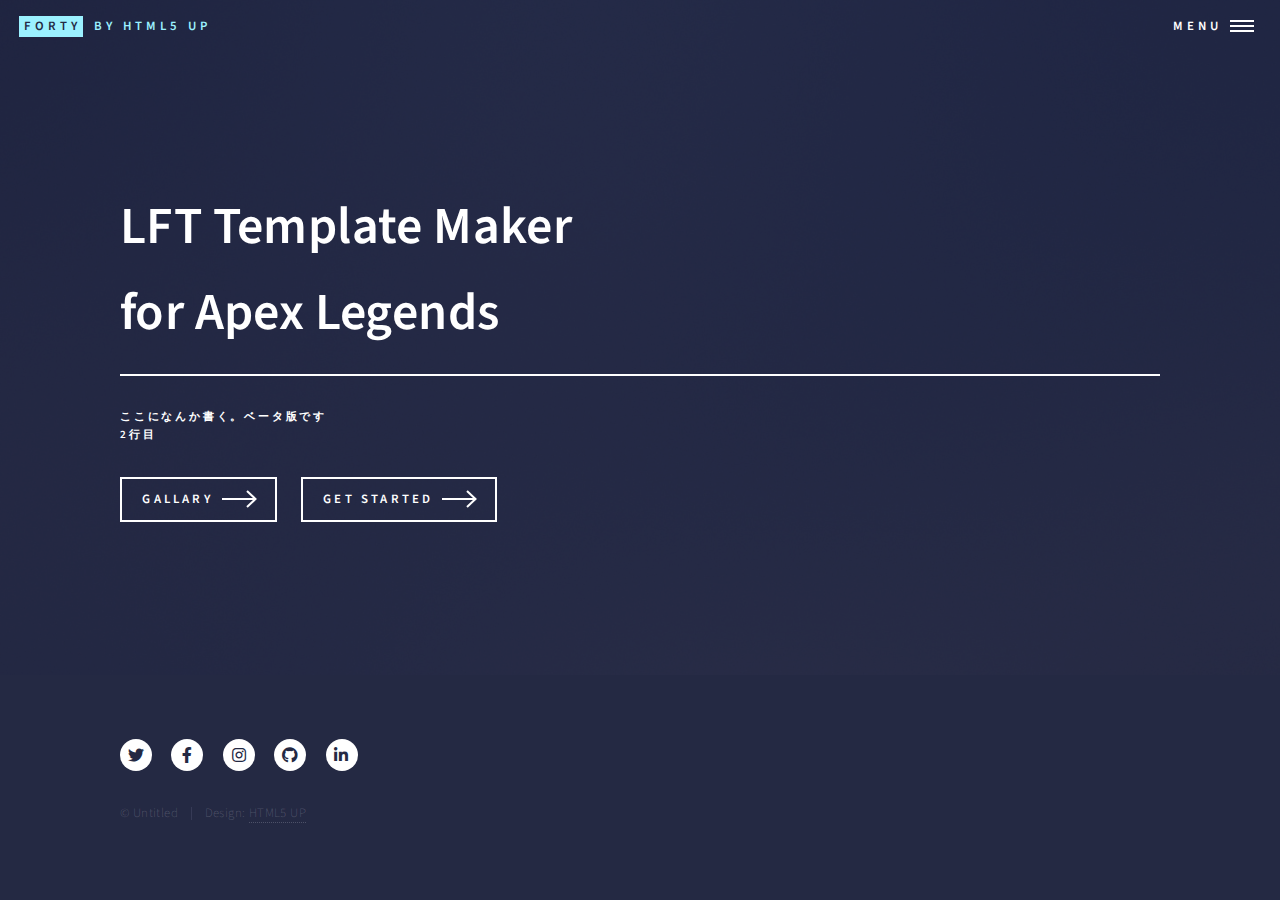
==== commit a406a10c: "なんとなくのトップページ" ====
--- a/index.html
+++ b/index.html
@@ -43,146 +43,26 @@
 					<section id="banner" class="major">
 						<div class="inner">
 							<header class="major">
-								<h1>Hi, my name is Forty</h1>
+								<h1>LFT Template Maker <br />
+									for Apex Legends</h1>
 							</header>
 							<div class="content">
-								<p>A responsive site template designed by HTML5 UP<br />
-								and released under the Creative Commons.</p>
+								<p>ここになんか書く。ベータ版です<br />
+								2行目</p>
+								
+							</div>
+							<div class="content">
 								<ul class="actions">
-									<li><a href="#one" class="button next scrolly">Get Started</a></li>
+									<li><a href="gallary.html" class="button next scrolly">Gallary</a></li>
+								</ul>
+								<ul class="actions">
+									<li><a href="form.html" class="button next scrolly">Get Started</a></li>
 								</ul>
 							</div>
 						</div>
 					</section>
 
-				<!-- Main -->
-					<div id="main">
 
-						<!-- One -->
-							<section id="one" class="tiles">
-								<article>
-									<span class="image">
-										<img src="images/pic01.jpg" alt="" />
-									</span>
-									<header class="major">
-										<h3><a href="landing.html" class="link">Aliquam</a></h3>
-										<p>Ipsum dolor sit amet</p>
-									</header>
-								</article>
-								<article>
-									<span class="image">
-										<img src="images/pic02.jpg" alt="" />
-									</span>
-									<header class="major">
-										<h3><a href="landing.html" class="link">Tempus</a></h3>
-										<p>feugiat amet tempus</p>
-									</header>
-								</article>
-								<article>
-									<span class="image">
-										<img src="images/pic03.jpg" alt="" />
-									</span>
-									<header class="major">
-										<h3><a href="landing.html" class="link">Magna</a></h3>
-										<p>Lorem etiam nullam</p>
-									</header>
-								</article>
-								<article>
-									<span class="image">
-										<img src="images/pic04.jpg" alt="" />
-									</span>
-									<header class="major">
-										<h3><a href="landing.html" class="link">Ipsum</a></h3>
-										<p>Nisl sed aliquam</p>
-									</header>
-								</article>
-								<article>
-									<span class="image">
-										<img src="images/pic05.jpg" alt="" />
-									</span>
-									<header class="major">
-										<h3><a href="landing.html" class="link">Consequat</a></h3>
-										<p>Ipsum dolor sit amet</p>
-									</header>
-								</article>
-								<article>
-									<span class="image">
-										<img src="images/pic06.jpg" alt="" />
-									</span>
-									<header class="major">
-										<h3><a href="landing.html" class="link">Etiam</a></h3>
-										<p>Feugiat amet tempus</p>
-									</header>
-								</article>
-							</section>
-
-						<!-- Two -->
-							<section id="two">
-								<div class="inner">
-									<header class="major">
-										<h2>Massa libero</h2>
-									</header>
-									<p>Nullam et orci eu lorem consequat tincidunt vivamus et sagittis libero. Mauris aliquet magna magna sed nunc rhoncus pharetra. Pellentesque condimentum sem. In efficitur ligula tate urna. Maecenas laoreet massa vel lacinia pellentesque lorem ipsum dolor. Nullam et orci eu lorem consequat tincidunt. Vivamus et sagittis libero. Mauris aliquet magna magna sed nunc rhoncus amet pharetra et feugiat tempus.</p>
-									<ul class="actions">
-										<li><a href="landing.html" class="button next">Get Started</a></li>
-									</ul>
-								</div>
-							</section>
-
-					</div>
-
-				<!-- Contact -->
-					<section id="contact">
-						<div class="inner">
-							<section>
-								<form method="post" action="#">
-									<div class="fields">
-										<div class="field half">
-											<label for="name">Name</label>
-											<input type="text" name="name" id="name" />
-										</div>
-										<div class="field half">
-											<label for="email">Email</label>
-											<input type="text" name="email" id="email" />
-										</div>
-										<div class="field">
-											<label for="message">Message</label>
-											<textarea name="message" id="message" rows="6"></textarea>
-										</div>
-									</div>
-									<ul class="actions">
-										<li><input type="submit" value="Send Message" class="primary" /></li>
-										<li><input type="reset" value="Clear" /></li>
-									</ul>
-								</form>
-							</section>
-							<section class="split">
-								<section>
-									<div class="contact-method">
-										<span class="icon solid alt fa-envelope"></span>
-										<h3>Email</h3>
-										<a href="#">information@untitled.tld</a>
-									</div>
-								</section>
-								<section>
-									<div class="contact-method">
-										<span class="icon solid alt fa-phone"></span>
-										<h3>Phone</h3>
-										<span>(000) 000-0000 x12387</span>
-									</div>
-								</section>
-								<section>
-									<div class="contact-method">
-										<span class="icon solid alt fa-home"></span>
-										<h3>Address</h3>
-										<span>1234 Somewhere Road #5432<br />
-										Nashville, TN 00000<br />
-										United States of America</span>
-									</div>
-								</section>
-							</section>
-						</div>
-					</section>
 
 				<!-- Footer -->
 					<footer id="footer">
--- a/assets/css/main.css
+++ b/assets/css/main.css
@@ -1,10 +1,10 @@
 @import url(fontawesome-all.min.css);
 @import url("https://fonts.googleapis.com/css?family=Source+Sans+Pro:300,300italic,600,600italic");
 
-/*
-	Forty by HTML5 UP
-	html5up.net | @ajlkn
-	Free for personal and commercial use under the CCA 3.0 license (html5up.net/license)
+/*
+	Forty by HTML5 UP
+	html5up.net | @ajlkn
+	Free for personal and commercial use under the CCA 3.0 license (html5up.net/license)
 */
 
 html, body, div, span, applet, object,
